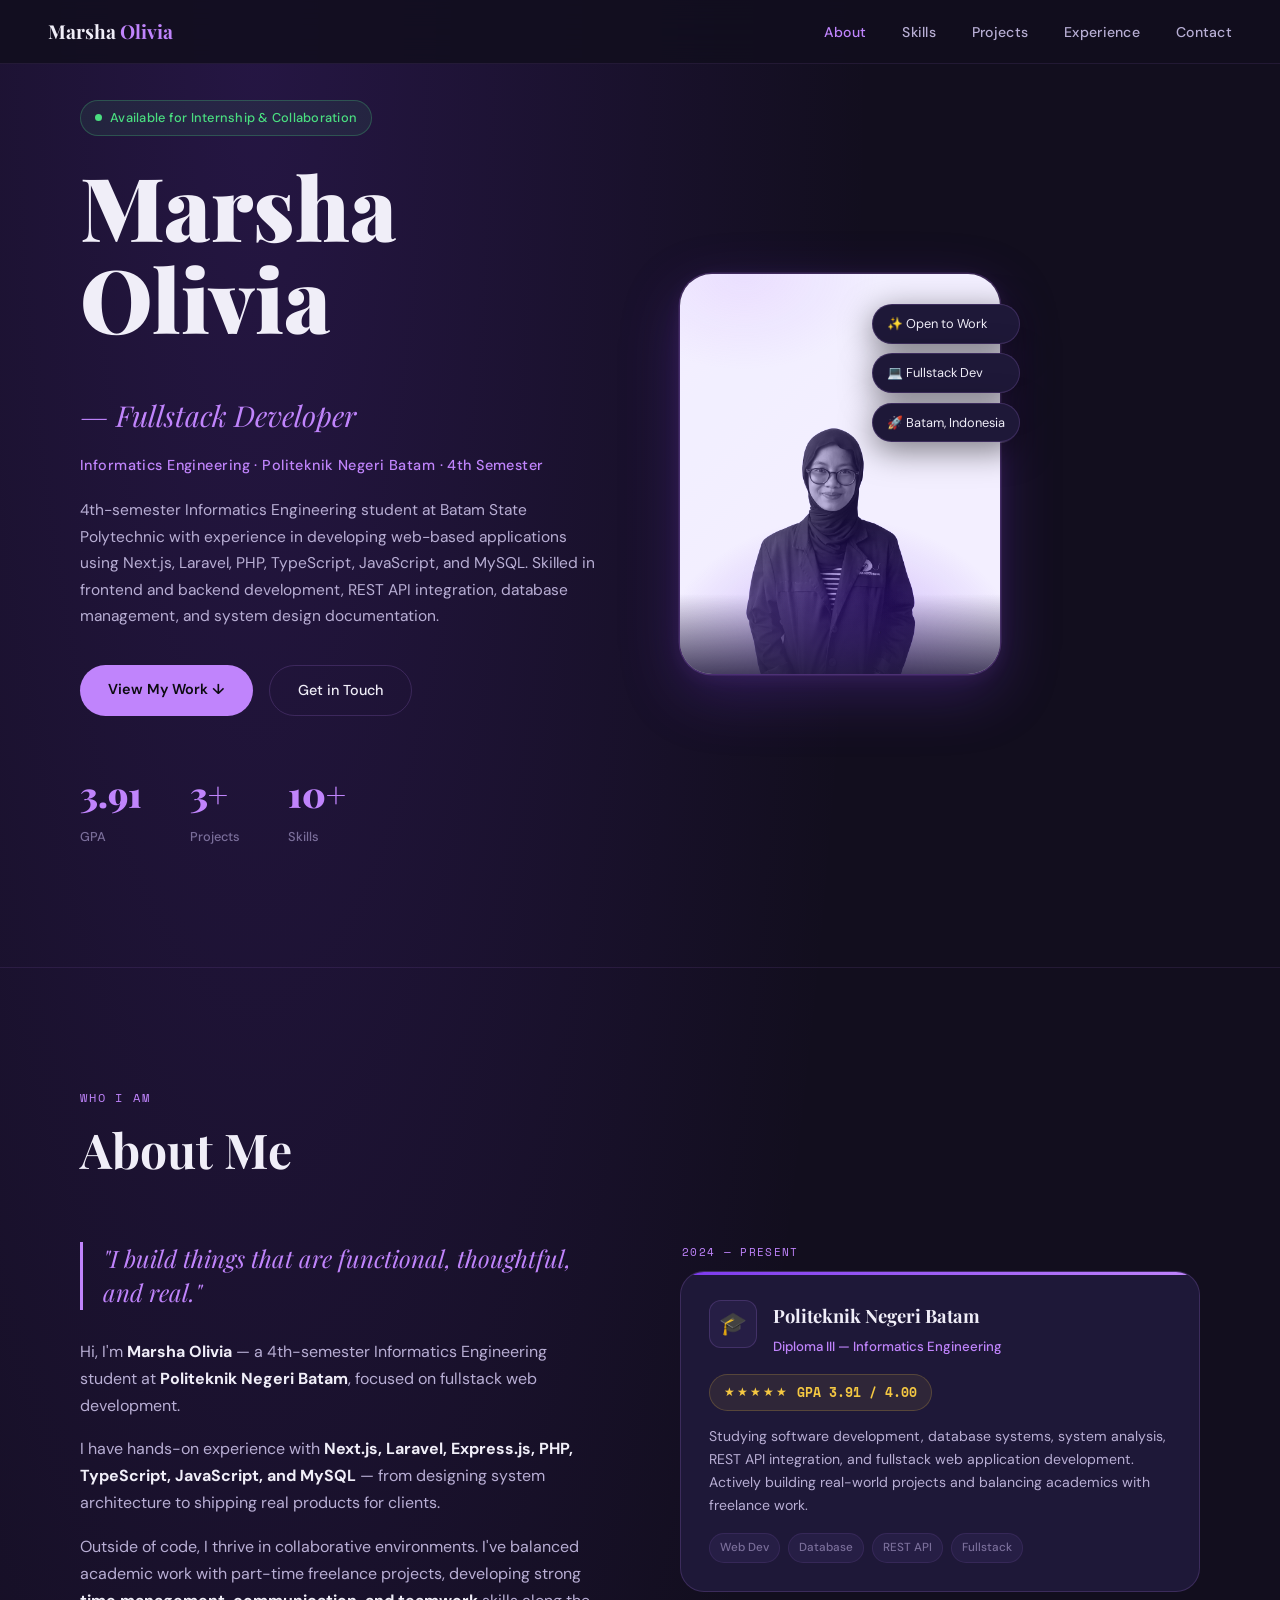
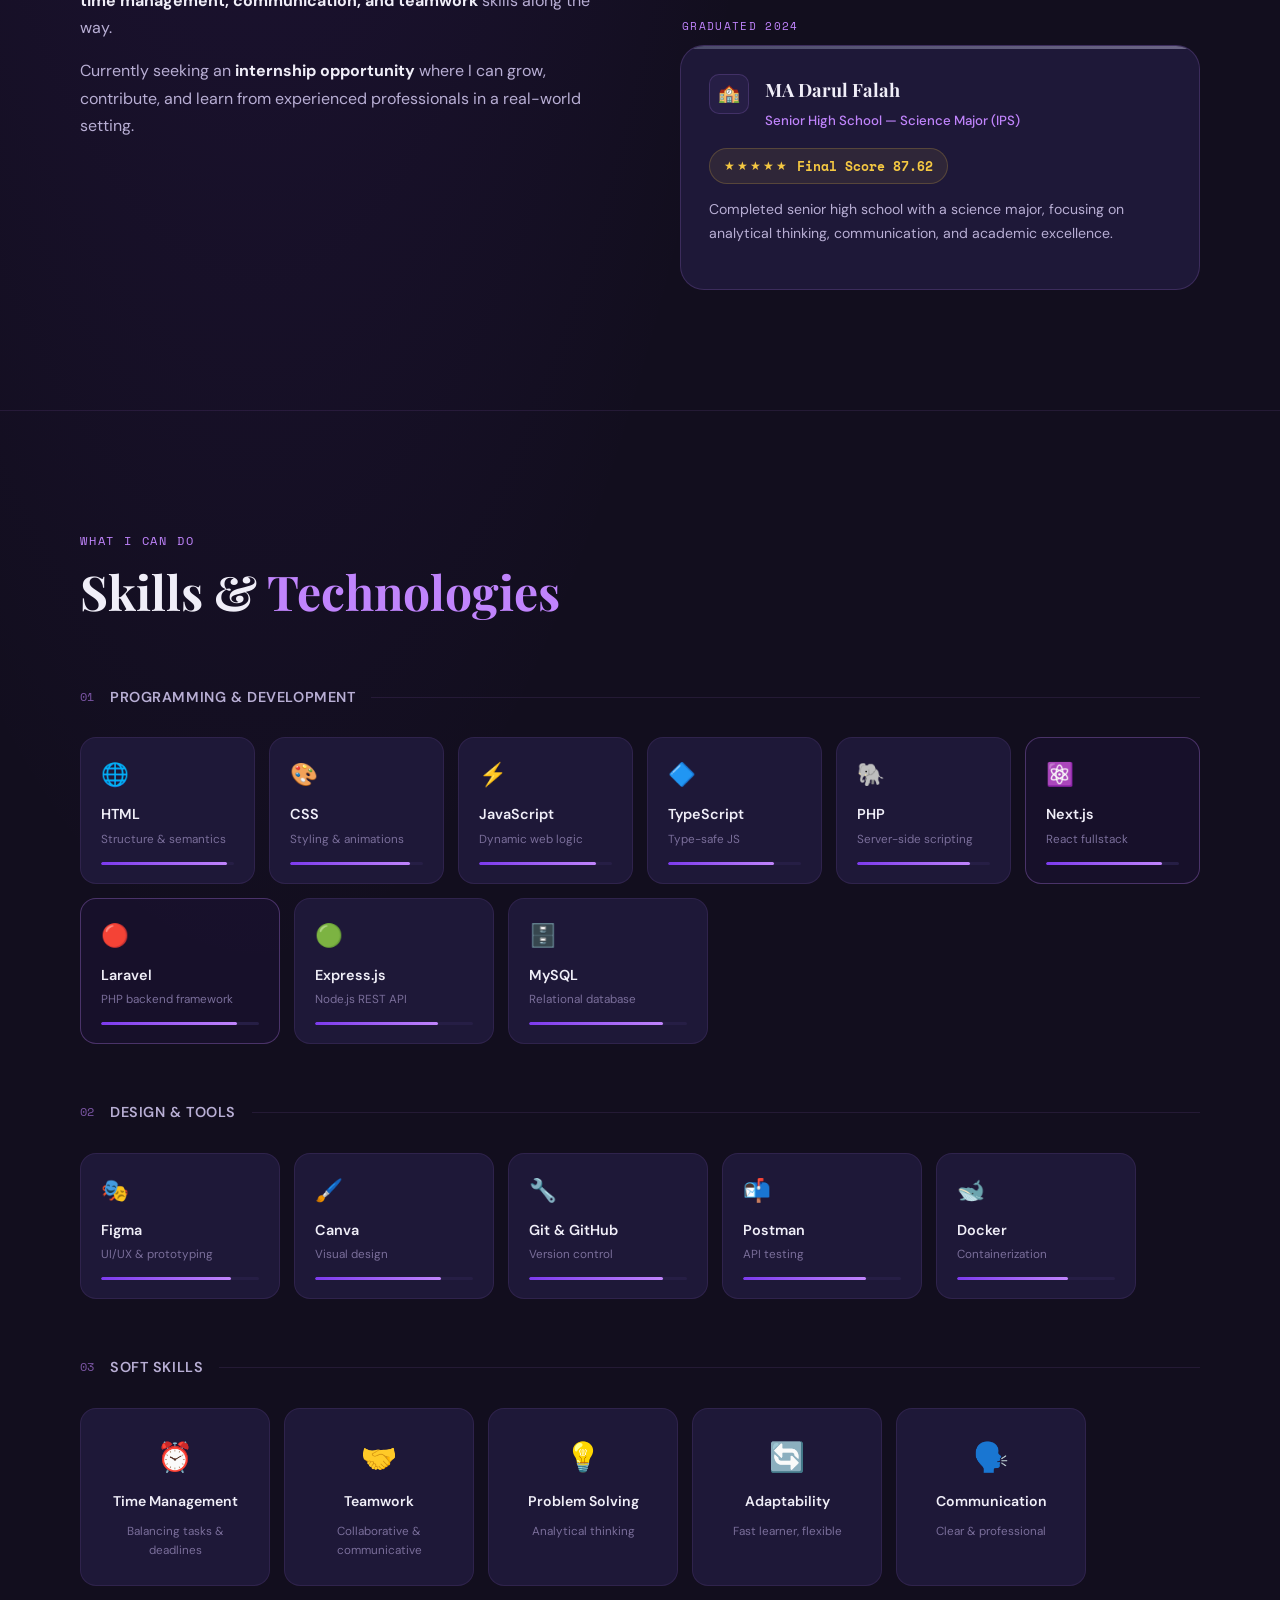
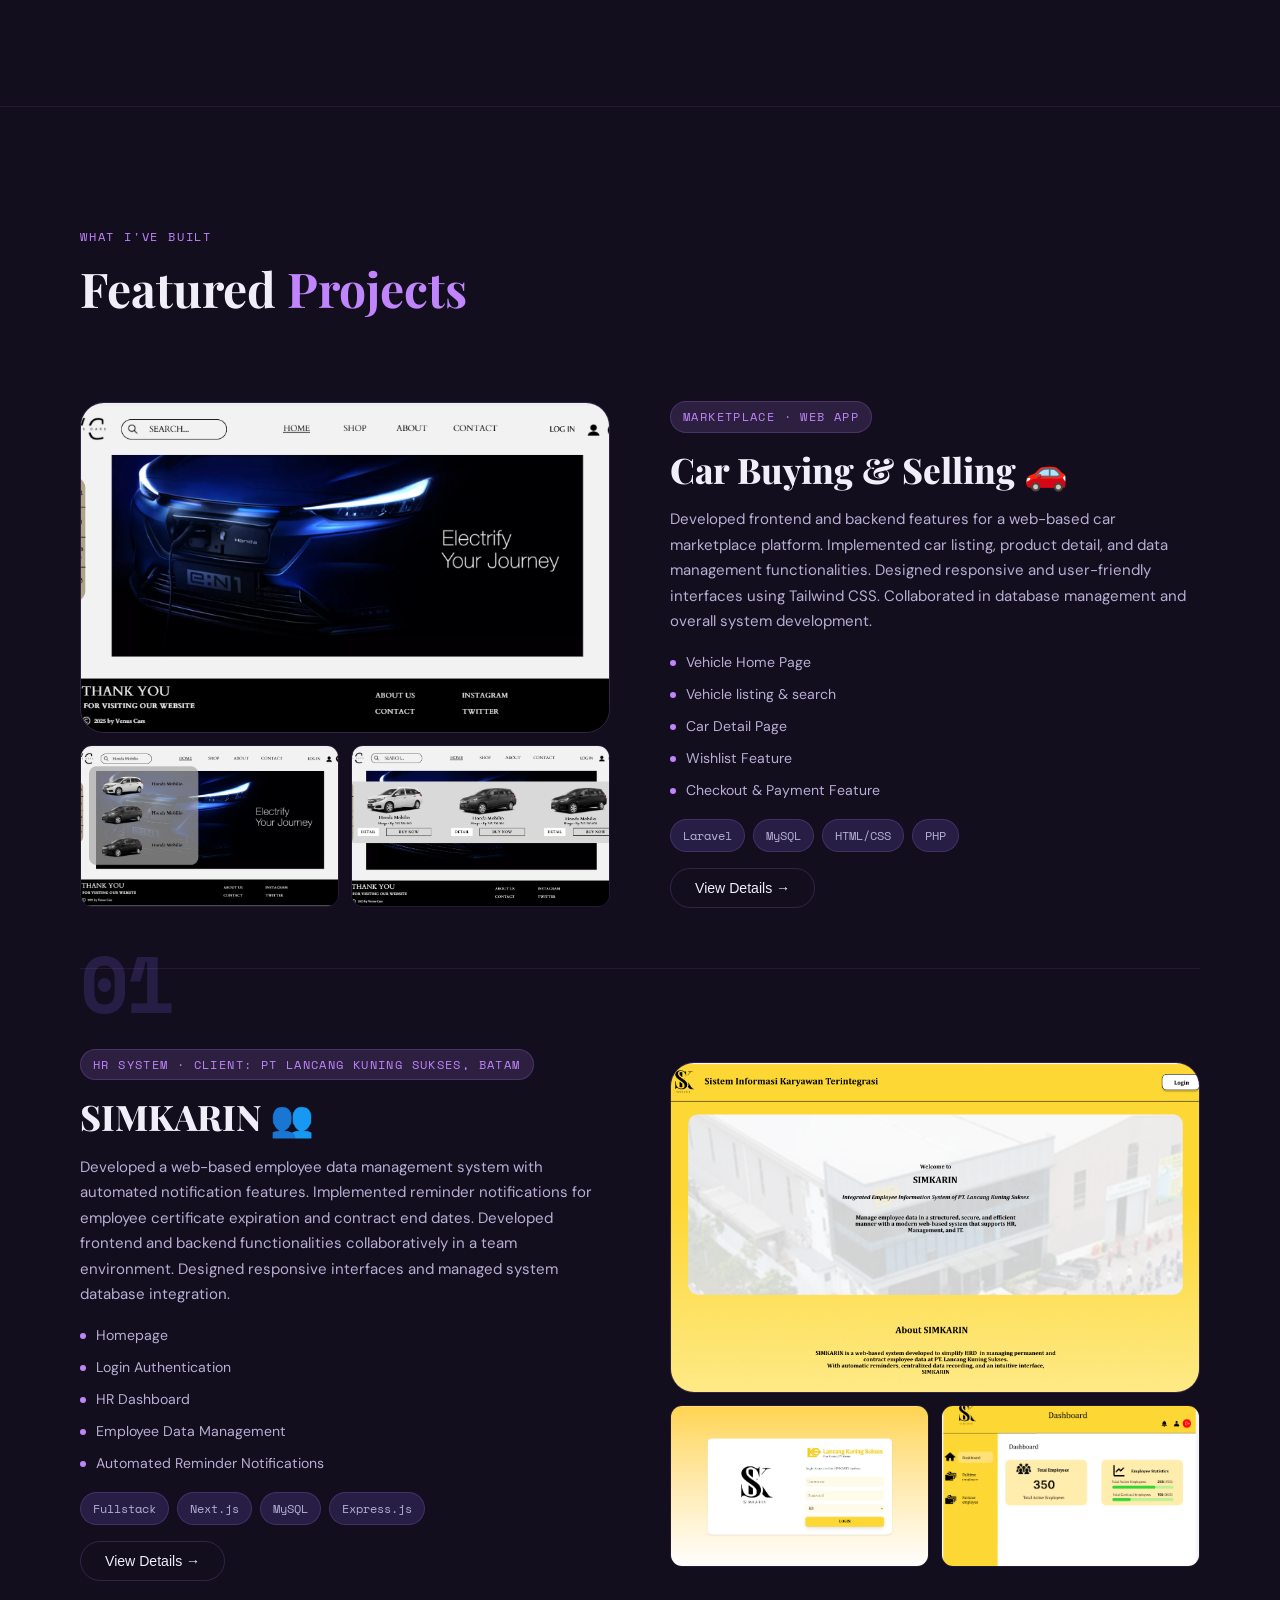
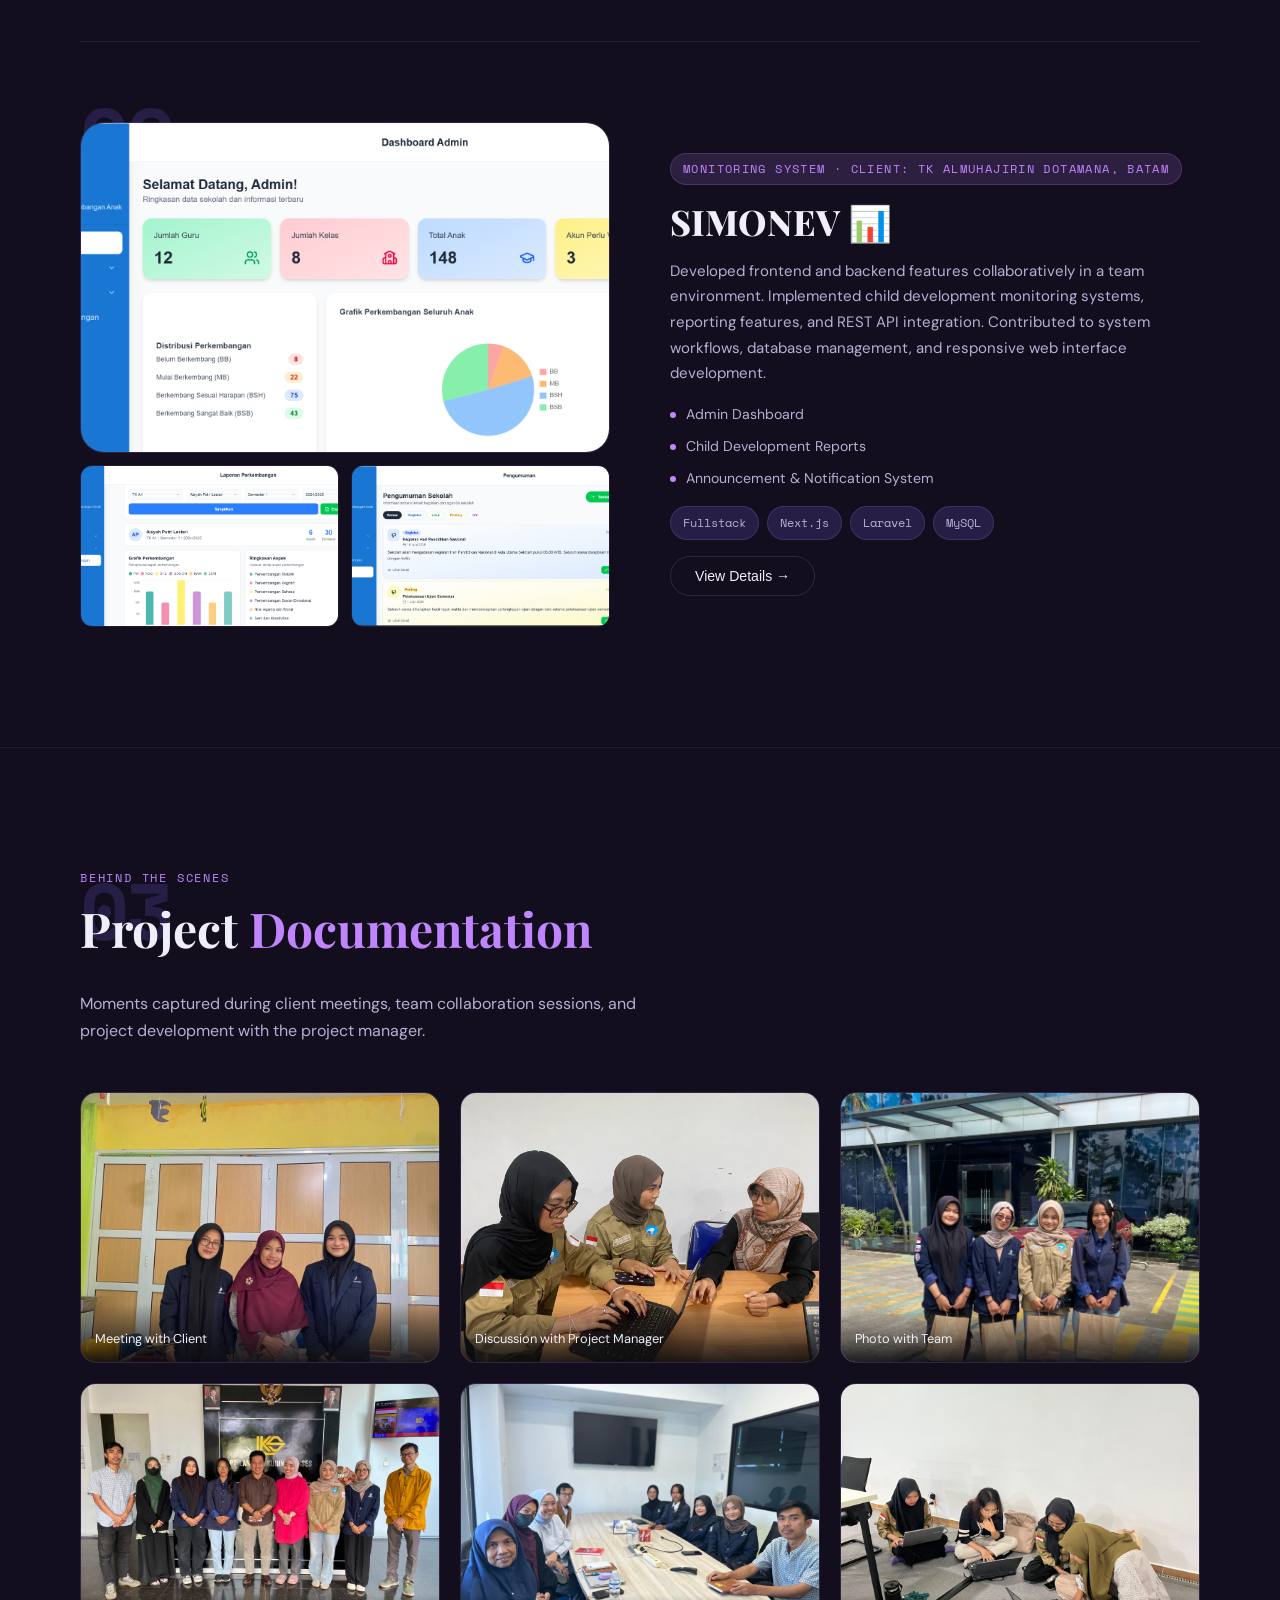
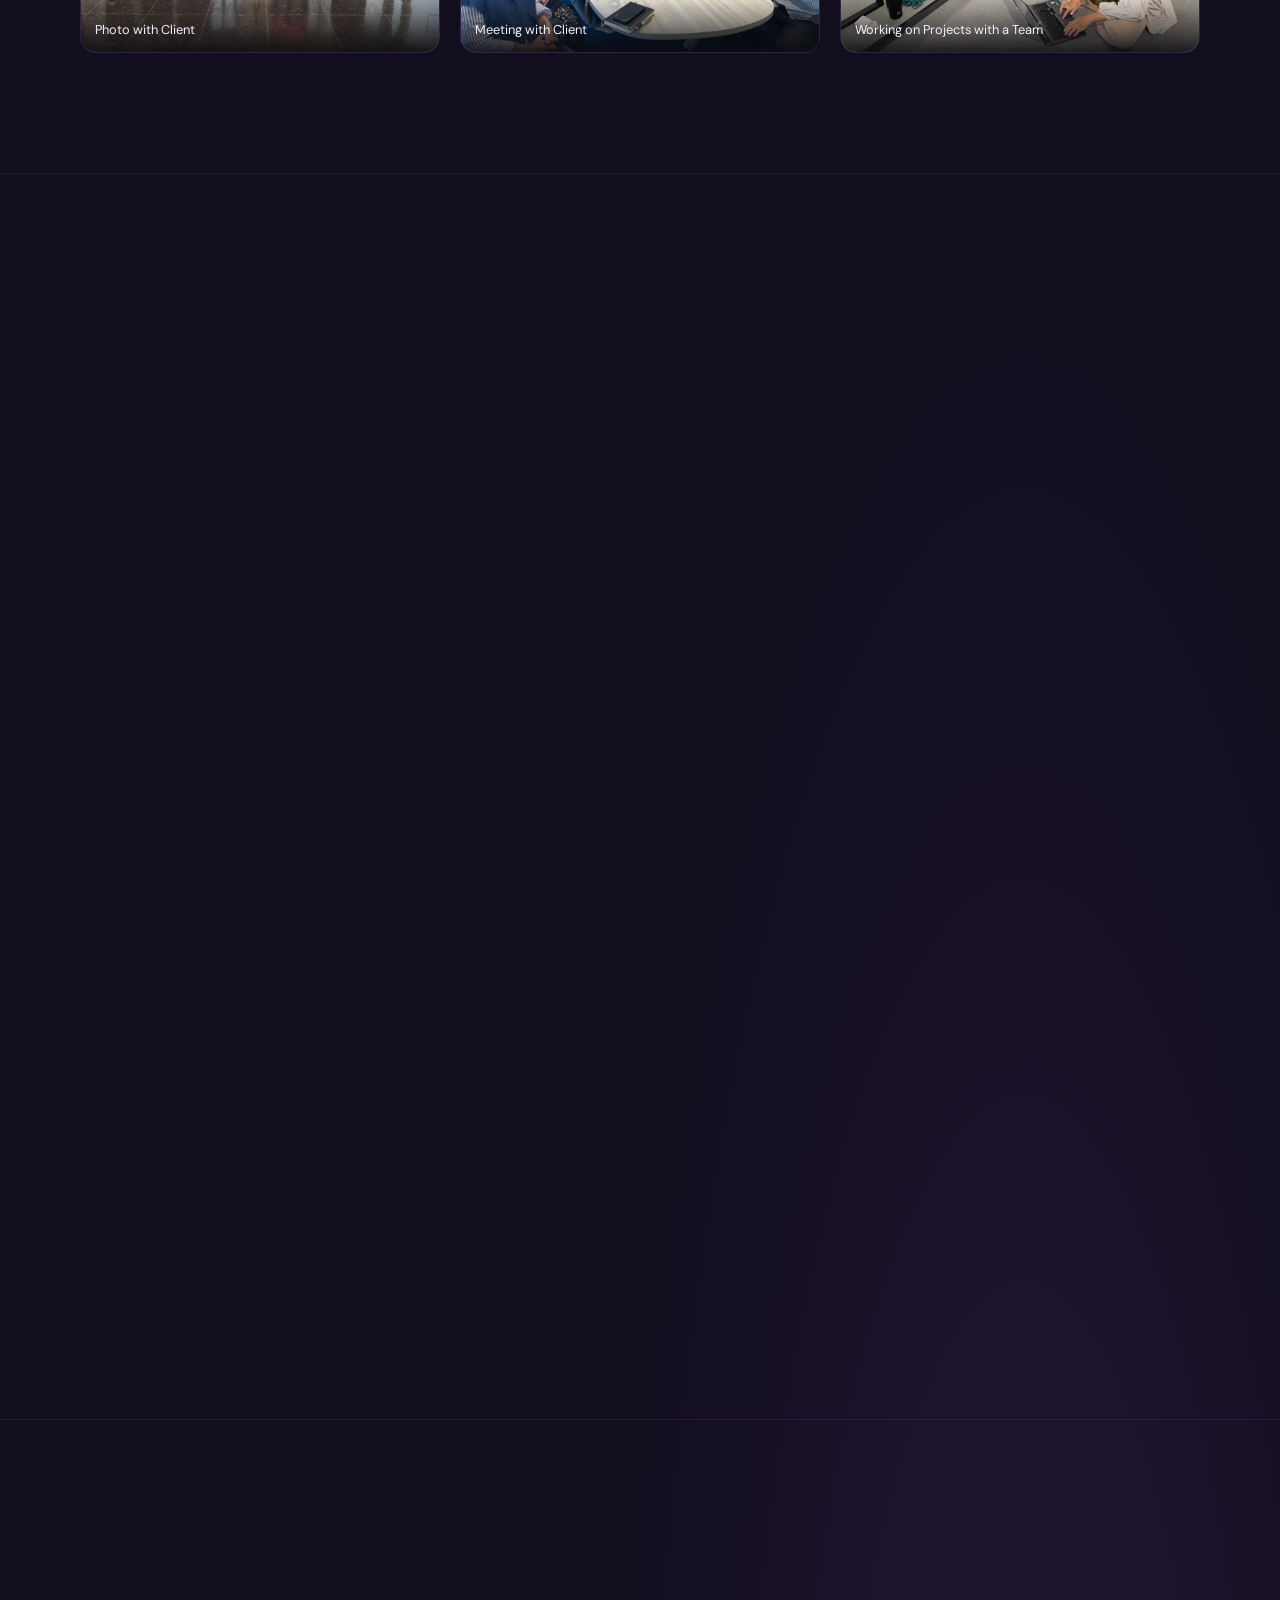
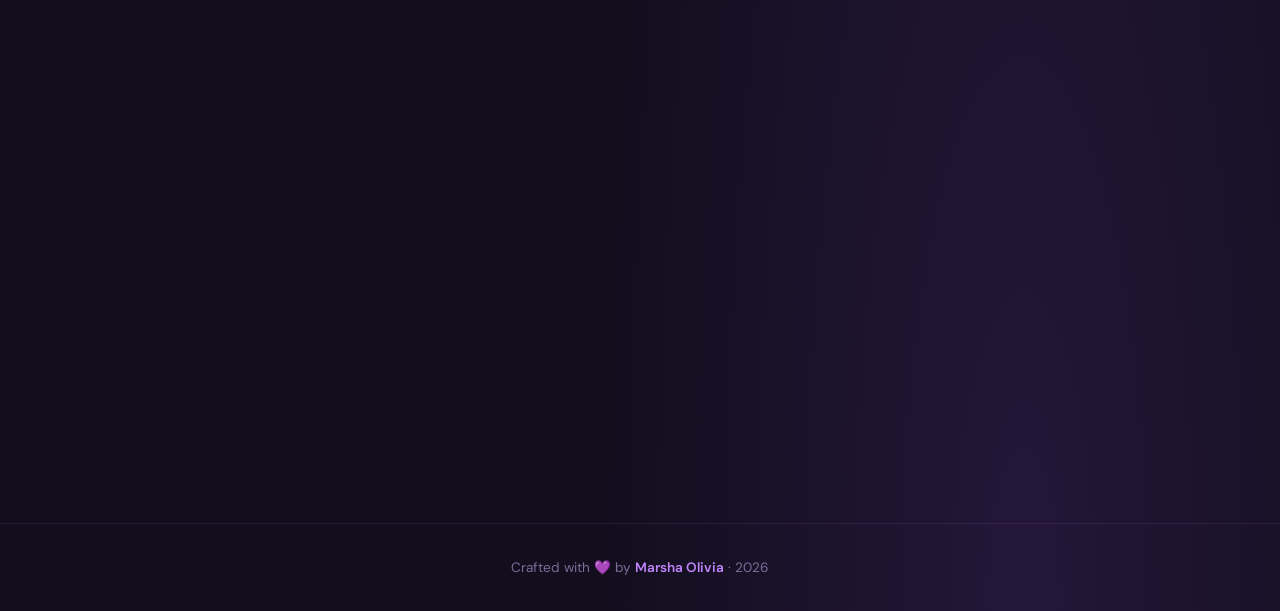
==== index.html @ c9997b6b "Add files via upload" ====
<!DOCTYPE html>
<html lang="id">
<head>
  <meta charset="UTF-8">
  <meta name="viewport" content="width=device-width, initial-scale=1.0">
  <title>Marsha Olivia — Fullstack Developer</title>

  <link rel="preconnect" href="https://fonts.googleapis.com">
  <link href="https://fonts.googleapis.com/css2?family=Playfair+Display:ital,wght@0,400;0,700;0,900;1,400;1,700&family=DM+Sans:ital,opsz,wght@0,9..40,300;0,9..40,400;0,9..40,500;0,9..40,600;1,9..40,300&family=Space+Mono:ital,wght@0,400;0,700;1,400&display=swap" rel="stylesheet">

  <link rel="stylesheet" href="style.css">
</head>
<body>

  <!-- ===== NAVBAR ===== -->
  <nav>
    <a href="#hero" class="nav-logo">Marsha <span>Olivia</span></a>
    <ul class="nav-links">
      <li><a href="#hero">About</a></li>
      <li><a href="#skills">Skills</a></li>
      <li><a href="#projects">Projects</a></li>
      <li><a href="#experience">Experience</a></li>
      <li><a href="#contact">Contact</a></li>
    </ul>
  </nav>


  <!-- ===== HERO ===== -->
  <section id="hero">
    <div class="hero-left fade-up">
      <div class="badge-avail">
        <span class="badge-dot"></span>
        Available for Internship &amp; Collaboration
      </div>
      <h1 class="hero-name">
        Marsha<br>Olivia
        <br><em>— Fullstack Developer</em>
      </h1>
      <p class="hero-sub">Informatics Engineering · Politeknik Negeri Batam · 4th Semester</p>
      <p class="hero-desc">
        4th-semester Informatics Engineering student at Batam State Polytechnic with experience in developing web-based applications using Next.js, Laravel, PHP, TypeScript, JavaScript, and MySQL. Skilled in frontend and backend development, REST API integration, database management, and system design documentation.
      </p>
      <div class="hero-btns">
        <a href="#projects" class="btn-primary">View My Work ↓</a>
        <a href="#contact" class="btn-ghost">Get in Touch</a>
      </div>
      <div class="hero-stats">
        <div>
          <div class="stat-val">3.91</div>
          <div class="stat-label">GPA</div>
        </div>
        <div>
          <div class="stat-val">3+</div>
          <div class="stat-label">Projects</div>
        </div>
        <div>
          <div class="stat-val">10+</div>
          <div class="stat-label">Skills</div>
        </div>
      </div>
    </div>

    <div class="hero-right fade-up" style="transition-delay:0.2s">
      <div class="hero-photo-wrap">
        <div class="photo-frame">
          <img src="fotokuu.png" alt="Marsha Olivia">
        </div>
        <div class="photo-chips">
          <div class="photo-chip">✨ Open to Work</div>
          <div class="photo-chip">💻 Fullstack Dev</div>
          <div class="photo-chip">🚀 Batam, Indonesia</div>
        </div>
      </div>
    </div>
  </section>


  <!-- ===== ABOUT + EDUCATION ===== -->
  <section id="about-edu">
    <div class="section-label fade-up">Who I Am</div>
    <h2 class="section-title fade-up">About Me  <span></span></h2>

    <div class="about-edu-grid">

      <!-- LEFT: ABOUT -->
      <div class="fade-up">
        <div class="about-quote">
          "I build things that are functional, thoughtful, and real."
        </div>
        <div class="about-text">
          <p>Hi, I'm <strong>Marsha Olivia</strong> — a 4th-semester Informatics Engineering student at <strong>Politeknik Negeri Batam</strong>, focused on fullstack web development.</p>
          <p>I have hands-on experience with <strong>Next.js, Laravel, Express.js, PHP, TypeScript, JavaScript, and MySQL</strong> — from designing system architecture to shipping real products for clients.</p>
          <p>Outside of code, I thrive in collaborative environments. I've balanced academic work with part-time freelance projects, developing strong <strong>time management, communication, and teamwork</strong> skills along the way.</p>
          <p>Currently seeking an <strong>internship opportunity</strong> where I can grow, contribute, and learn from experienced professionals in a real-world setting.</p>
        </div>
      </div>

      <!-- RIGHT: EDUCATION — REDESIGNED -->
      <div class="fade-up" style="transition-delay:0.15s">
        <div class="education-timeline">

          <div class="edu-item">
            <div class="edu-year-tag">2024 — Present</div>
            <div class="edu-card">
              <div class="edu-card-header">
                <div class="edu-icon-wrap">🎓</div>
                <div>
                  <h3>Politeknik Negeri Batam</h3>
                  <p class="edu-degree">Diploma III — Informatics Engineering</p>
                </div>
              </div>
              <div class="edu-gpa-badge">
                <span class="gpa-stars">★★★★★</span>
                <span class="gpa-val">GPA 3.91 / 4.00</span>
              </div>
              <p class="edu-text">
                Studying software development, database systems, system analysis, REST API integration, and fullstack web application development. Actively building real-world projects and balancing academics with freelance work.
              </p>
              <div class="edu-tags">
                <span>Web Dev</span><span>Database</span><span>REST API</span><span>Fullstack</span>
              </div>
            </div>
          </div>

          <div class="edu-item">
            <div class="edu-year-tag">Graduated 2024</div>
            <div class="edu-card edu-card--secondary">
  <div class="edu-card-header">
    <div class="edu-icon-wrap edu-icon-wrap--sm">🏫</div>
    <div>
      <h3>MA Darul Falah</h3>
      <p class="edu-degree">Senior High School — Science Major (IPS)</p>
    </div>
  </div>
  <div class="edu-gpa-badge">
    <span class="gpa-stars">★★★★★</span>
    <span class="gpa-val">Final Score 87.62</span>
  </div>
  <p class="edu-text">
    Completed senior high school with a science major, focusing on analytical thinking, communication, and academic excellence.
  </p>
</div>
          </div>

        </div>
      </div>

    </div>
  </section>


  <!-- ===== SKILLS — REDESIGNED ===== -->
  <section id="skills">
    <div class="section-label fade-up">What I can do</div>
    <h2 class="section-title fade-up">Skills &amp; <span>Technologies</span></h2>

    <div class="skills-universe fade-up">

      <!-- CATEGORY: PROGRAMMING -->
      <div class="skill-category-block">
        <div class="skill-cat-header">
          <span class="skill-cat-num">01</span>
          <span class="skill-cat-name">Programming &amp; Development</span>
          <span class="skill-cat-line"></span>
        </div>
        <div class="skill-cards-row">
          <div class="skill-card" data-level="95">
            <div class="skill-card-icon">🌐</div>
            <div class="skill-card-name">HTML</div>
            <div class="skill-card-sub">Structure &amp; semantics</div>
            <div class="skill-bar"><div class="skill-bar-fill" style="--w:95%"></div></div>
          </div>
          <div class="skill-card" data-level="90">
            <div class="skill-card-icon">🎨</div>
            <div class="skill-card-name">CSS</div>
            <div class="skill-card-sub">Styling &amp; animations</div>
            <div class="skill-bar"><div class="skill-bar-fill" style="--w:90%"></div></div>
          </div>
          <div class="skill-card" data-level="88">
            <div class="skill-card-icon">⚡</div>
            <div class="skill-card-name">JavaScript</div>
            <div class="skill-card-sub">Dynamic web logic</div>
            <div class="skill-bar"><div class="skill-bar-fill" style="--w:88%"></div></div>
          </div>
          <div class="skill-card" data-level="80">
            <div class="skill-card-icon">🔷</div>
            <div class="skill-card-name">TypeScript</div>
            <div class="skill-card-sub">Type-safe JS</div>
            <div class="skill-bar"><div class="skill-bar-fill" style="--w:80%"></div></div>
          </div>
          <div class="skill-card" data-level="85">
            <div class="skill-card-icon">🐘</div>
            <div class="skill-card-name">PHP</div>
            <div class="skill-card-sub">Server-side scripting</div>
            <div class="skill-bar"><div class="skill-bar-fill" style="--w:85%"></div></div>
          </div>
          <div class="skill-card skill-card--featured" data-level="87">
            <div class="skill-card-icon">⚛️</div>
            <div class="skill-card-name">Next.js</div>
            <div class="skill-card-sub">React fullstack</div>
            <div class="skill-bar"><div class="skill-bar-fill" style="--w:87%"></div></div>
          </div>
          <div class="skill-card skill-card--featured" data-level="86">
            <div class="skill-card-icon">🔴</div>
            <div class="skill-card-name">Laravel</div>
            <div class="skill-card-sub">PHP backend framework</div>
            <div class="skill-bar"><div class="skill-bar-fill" style="--w:86%"></div></div>
          </div>
          <div class="skill-card" data-level="78">
            <div class="skill-card-icon">🟢</div>
            <div class="skill-card-name">Express.js</div>
            <div class="skill-card-sub">Node.js REST API</div>
            <div class="skill-bar"><div class="skill-bar-fill" style="--w:78%"></div></div>
          </div>
          <div class="skill-card" data-level="85">
            <div class="skill-card-icon">🗄️</div>
            <div class="skill-card-name">MySQL</div>
            <div class="skill-card-sub">Relational database</div>
            <div class="skill-bar"><div class="skill-bar-fill" style="--w:85%"></div></div>
          </div>
        </div>
      </div>

      <!-- CATEGORY: TOOLS -->
      <div class="skill-category-block" style="transition-delay:0.1s">
        <div class="skill-cat-header">
          <span class="skill-cat-num">02</span>
          <span class="skill-cat-name">Design &amp; Tools</span>
          <span class="skill-cat-line"></span>
        </div>
        <div class="skill-cards-row">
          <div class="skill-card" data-level="82">
            <div class="skill-card-icon">🎭</div>
            <div class="skill-card-name">Figma</div>
            <div class="skill-card-sub">UI/UX &amp; prototyping</div>
            <div class="skill-bar"><div class="skill-bar-fill" style="--w:82%"></div></div>
          </div>
          <div class="skill-card" data-level="80">
            <div class="skill-card-icon">🖌️</div>
            <div class="skill-card-name">Canva</div>
            <div class="skill-card-sub">Visual design</div>
            <div class="skill-bar"><div class="skill-bar-fill" style="--w:80%"></div></div>
          </div>
          <div class="skill-card" data-level="85">
            <div class="skill-card-icon">🔧</div>
            <div class="skill-card-name">Git &amp; GitHub</div>
            <div class="skill-card-sub">Version control</div>
            <div class="skill-bar"><div class="skill-bar-fill" style="--w:85%"></div></div>
          </div>
          <div class="skill-card" data-level="78">
            <div class="skill-card-icon">📬</div>
            <div class="skill-card-name">Postman</div>
            <div class="skill-card-sub">API testing</div>
            <div class="skill-bar"><div class="skill-bar-fill" style="--w:78%"></div></div>
          </div>
          <div class="skill-card" data-level="70">
            <div class="skill-card-icon">🐋</div>
            <div class="skill-card-name">Docker</div>
            <div class="skill-card-sub">Containerization</div>
            <div class="skill-bar"><div class="skill-bar-fill" style="--w:70%"></div></div>
          </div>
        </div>
      </div>

      <!-- CATEGORY: SOFT SKILLS -->
      <div class="skill-category-block" style="transition-delay:0.2s">
        <div class="skill-cat-header">
          <span class="skill-cat-num">03</span>
          <span class="skill-cat-name">Soft Skills</span>
          <span class="skill-cat-line"></span>
        </div>
        <div class="soft-skills-grid">
          <div class="soft-skill-item">
            <div class="soft-skill-icon">⏰</div>
            <div class="soft-skill-name">Time Management</div>
            <div class="soft-skill-desc">Balancing tasks &amp; deadlines</div>
          </div>
          <div class="soft-skill-item">
            <div class="soft-skill-icon">🤝</div>
            <div class="soft-skill-name">Teamwork</div>
            <div class="soft-skill-desc">Collaborative &amp; communicative</div>
          </div>
          <div class="soft-skill-item">
            <div class="soft-skill-icon">💡</div>
            <div class="soft-skill-name">Problem Solving</div>
            <div class="soft-skill-desc">Analytical thinking</div>
          </div>
          <div class="soft-skill-item">
            <div class="soft-skill-icon">🔄</div>
            <div class="soft-skill-name">Adaptability</div>
            <div class="soft-skill-desc">Fast learner, flexible</div>
          </div>
          <div class="soft-skill-item">
            <div class="soft-skill-icon">🗣️</div>
            <div class="soft-skill-name">Communication</div>
            <div class="soft-skill-desc">Clear &amp; professional</div>
          </div>
        </div>
      </div>

    </div>
  </section>


  <!-- ===== PROJECTS — REDESIGNED ===== -->
  <section id="projects">
    <div class="section-label fade-up">What I've built</div>
    <h2 class="section-title fade-up">Featured <span>Projects</span></h2>

    <div class="projects-showcase">

      <!-- PROJECT 1 -->
      <div class="project-showcase-item fade-up" data-index="01">
        <div class="project-showcase-number">01</div>
        <div class="project-showcase-content">
          <div class="project-showcase-images">
            <div class="project-img-main">
              <img src="car1.png" alt="Jual Beli Mobil">
              <div class="project-img-overlay">
                <button class="btn-view-project" onclick="openModal('modal1')">View Project →</button>
              </div>
            </div>
            <div class="project-img-stack">
              <img src="car2.png" alt="Jual Beli Mobil 2">
              <img src="car3.png" alt="Jual Beli Mobil 3">
            </div>
          </div>
          <div class="project-showcase-info">
            <div class="project-type-tag">Marketplace · Web App</div>
            <h3 class="project-showcase-title">Car Buying & Selling 🚗</h3>
            <p class="project-showcase-desc">
              Developed frontend and backend features for a web-based car marketplace platform. Implemented car listing, product detail, and data management functionalities. Designed responsive and user-friendly interfaces using Tailwind CSS. Collaborated in database management and overall system development.
            <div class="project-feature-list">
              <div class="pf-item"><span class="pf-dot"></span>Vehicle Home Page</div>
              <div class="pf-item"><span class="pf-dot"></span>Vehicle listing &amp; search</div>
              <div class="pf-item"><span class="pf-dot"></span>Car Detail Page</div>
              <div class="pf-item"><span class="pf-dot"></span>Wishlist Feature</div>
              <div class="pf-item"><span class="pf-dot"></span>Checkout & Payment Feature</div>
            </div>
            <div class="project-tech-row">
              <span class="ptech">Laravel</span>
              <span class="ptech">MySQL</span>
              <span class="ptech">HTML/CSS</span>
              <span class="ptech">PHP</span>
            </div>
            <button class="btn-project-detail" onclick="openModal('modal1')">View Details →</button>
          </div>
        </div>
      </div>

      <!-- DIVIDER -->
      <div class="project-divider fade-up"></div>

      <!-- PROJECT 2 -->
      <div class="project-showcase-item project-showcase-item--reverse fade-up" data-index="02" style="transition-delay:0.1s">
        <div class="project-showcase-number">02</div>
        <div class="project-showcase-content">
          <div class="project-showcase-images">
            <div class="project-img-main">
              <img src="simkarin1.png" alt="SIMKARIN">
              <div class="project-img-overlay">
                <button class="btn-view-project" onclick="openModal('modal2')">View Project →</button>
              </div>
            </div>
            <div class="project-img-stack">
              <img src="simkarin2.png" alt="SIMKARIN 2">
              <img src="simkarin3.png" alt="SIMKARIN 3">
            </div>
          </div>
          <div class="project-showcase-info">
            <div class="project-type-tag">HR System · Client: PT Lancang Kuning Sukses, Batam</div>
            <h3 class="project-showcase-title">SIMKARIN 👥</h3>
            <p class="project-showcase-desc">
              Developed a web-based employee data management system with automated notification features. Implemented reminder notifications for employee certificate expiration and contract end dates. Developed frontend and backend functionalities collaboratively in a team environment. Designed responsive interfaces and managed system database integration.
            </p>
            <div class="project-feature-list">
              <div class="pf-item"><span class="pf-dot"></span>Homepage</div>
              <div class="pf-item"><span class="pf-dot"></span>Login Authentication</div>
              <div class="pf-item"><span class="pf-dot"></span>HR Dashboard</div>
              <div class="pf-item"><span class="pf-dot"></span>Employee Data Management</div>
              <div class="pf-item"><span class="pf-dot"></span>Automated Reminder Notifications</div>
            </div>
            <div class="project-tech-row">
              <span class="ptech">Fullstack</span>
              <span class="ptech">Next.js</span>
              <span class="ptech">MySQL</span>
              <span class="ptech">Express.js</span>
            </div>
            <button class="btn-project-detail" onclick="openModal('modal2')">View Details →</button>
          </div>
        </div>
      </div>

      <!-- DIVIDER -->
      <div class="project-divider fade-up"></div>

      <!-- PROJECT 3 -->
      <div class="project-showcase-item fade-up" data-index="03" style="transition-delay:0.2s">
        <div class="project-showcase-number">03</div>
        <div class="project-showcase-content">
          <div class="project-showcase-images">
            <div class="project-img-main">
              <img src="simonev1.png" alt="SIMONEV">
              <div class="project-img-overlay">
                <button class="btn-view-project" onclick="openModal('modal3')">View Project →</button>
              </div>
            </div>
            <div class="project-img-stack">
              <img src="simonev2.png" alt="SIMONEV 2">
              <img src="simonev3.png" alt="SIMONEV 3">
            </div>
          </div>
          <div class="project-showcase-info">
            <div class="project-type-tag">Monitoring System · Client: TK Almuhajirin Dotamana, Batam</div>
            <h3 class="project-showcase-title">SIMONEV 📊</h3>
            <p class="project-showcase-desc">
              Developed frontend and backend features collaboratively in a team environment. Implemented child development monitoring systems, reporting features, and REST API integration. Contributed to system workflows, database management, and responsive web interface development.
            </p>
            <div class="project-feature-list">
              <div class="pf-item"><span class="pf-dot"></span>Admin Dashboard</div>
              <div class="pf-item"><span class="pf-dot"></span>Child Development Reports</div>
              <div class="pf-item"><span class="pf-dot"></span>Announcement & Notification System</div>
            </div>
            <div class="project-tech-row">
              <span class="ptech">Fullstack</span>
              <span class="ptech">Next.js</span>
              <span class="ptech">Laravel</span>
              <span class="ptech">MySQL</span>
            </div>
            <button class="btn-project-detail" onclick="openModal('modal3')">View Details →</button>
          </div>
        </div>
      </div>

    </div>
  </section>


  <!-- ===== DOCUMENTATION ===== -->
  <section id="documentation">
    <div class="section-label fade-up">Behind the Scenes</div>
    <h2 class="section-title fade-up">Project <span>Documentation</span></h2>
    <p class="docs-intro fade-up">
      Moments captured during client meetings, team collaboration sessions, and project development with the project manager.
    </p>
    <div class="docs-grid fade-up">
      <div class="doc-item">
        <img src="dokumentasi.jpeg" alt="Meeting with client">
        <div class="doc-label">Meeting with Client</div>
      </div>
      <div class="doc-item">
        <img src="dokumentasi2.jpeg" alt="Discussion with Project Manager">
        <div class="doc-label">Discussion with Project Manager</div>
      </div>
      <div class="doc-item">
        <img src="dokumentasi3.jpg" alt="Discussion with Project Manager">
        <div class="doc-label">Photo with Team</div>
      </div>
      <div class="doc-item">
        <img src="dokumentasi4.jpg" alt="Discussion with Project Manager">
        <div class="doc-label">Photo with Client</div>
      </div>
      <div class="doc-item">
        <img src="dokumentasi5.jpg" alt="Discussion with Project Manager">
        <div class="doc-label">Meeting with Client</div>
      </div>
      <div class="doc-item">
        <img src="dokumentasi6.jpg" alt="Discussion with Project Manager">
        <div class="doc-label">Working on Projects with a Team</div>
      </div>
    </div>
  </section>


  <!-- ===== EXPERIENCE — REDESIGNED ===== -->
  <section id="experience">
    <div class="section-label fade-up">Where I've worked</div>
    <h2 class="section-title fade-up">Work <span>Experience</span></h2>

    <div class="exp-timeline fade-up">

      <!-- EXP 1 — NEW ADDED -->
      <div class="exp-timeline-item">
        <div class="exp-timeline-left">
          <div class="exp-timeline-icon">🏪</div>
          <div class="exp-timeline-line"></div>
        </div>
        <div class="exp-timeline-card">
          <div class="exp-timeline-header">
            <div>
              <h3>Staff</h3>
              <p class="exp-timeline-company">Selarah — Batam, Indonesia</p>
            </div>
            <span class="exp-timeline-period">Aug 2025 — May 2026</span>
          </div>
          <p class="exp-timeline-desc">
            Assisted customers and supported daily operational activities in a fast-paced work environment by providing friendly service and ensuring customer satisfaction. Developed strong communication, teamwork, adaptability, and problem-solving skills through direct interaction with customers and coworkers. Successfully managed multiple responsibilities efficiently while balancing work commitments alongside academic activities.
          </p>
          <div class="exp-tags">
            <span>Customer Service</span><span>Communication Skills</span><span>Teamwork</span><span>Time Management</span>
          </div>
        </div>
      </div>

      <!-- EXP 2 -->
      <div class="exp-timeline-item">
        <div class="exp-timeline-left">
          <div class="exp-timeline-icon">🧋</div>
          <div class="exp-timeline-line"></div>
        </div>
        <div class="exp-timeline-card">
          <div class="exp-timeline-header">
            <div>
              <h3>Store Crew</h3>
              <p class="exp-timeline-company">Teh Poci - Batam, Indonesia</p>
            </div>
            <span class="exp-timeline-period">Nov 2024 – Jul 2025</span>
          </div>
          <p class="exp-timeline-desc">
            Prepared beverages and handled customer orders efficiently while maintaining service quality and supporting daily store operations in a fast-paced environment. Developed strong adaptability, communication, teamwork, and time management skills while balancing work responsibilities alongside college activities.
          </p>
          <div class="exp-tags">
            <span>Adaptability</span><span>Order Handling</span><span>Beverage Preparation</span><span>Time Management</span>
          </div>
        </div>
      </div>

      <!-- EXP 3 -->
      <div class="exp-timeline-item">
        <div class="exp-timeline-left">
          <div class="exp-timeline-icon">☕</div>
        </div>
        <div class="exp-timeline-card">
          <div class="exp-timeline-header">
            <div>
              <h3>Store Crew</h3>
              <p class="exp-timeline-company">Kedai Kopi Zahwa - Batam, Indonesia</p>
            </div>
            <span class="exp-timeline-period">May 2024 — Jul 2024</span>
          </div>
          <p class="exp-timeline-desc">
            Served customers and handled cashier transactions accurately while maintaining cleanliness and organization of the workspace in a fast-paced environment. Developed strong customer service and interpersonal communication skills through daily interaction with customers. Successfully managed multiple responsibilities efficiently while balancing work commitments alongside academic activities.
          </p>
          <div class="exp-tags">
            <span>Customer Service</span><span>Cash Handling</span><span>Communication Skills</span><span>Time Management</span>
          </div>
        </div>
      </div>

    </div>
  </section>


  <!-- ===== CONTACT ===== -->
  <section id="contact">
    <div class="section-label fade-up">Let's Connect</div>
    <h2 class="section-title fade-up">Get in <span>Touch</span></h2>

    <div class="contact-grid fade-up">
      <div>
        <p class="contact-desc">
          Currently looking for internship opportunities and exciting collaborations in web development and technology. Feel free to reach out!
        </p>
        <div class="contact-links">
  <a href="mailto:marshaolivia2006@gmail.com" class="contact-link">
    <span class="contact-link-icon">
      <svg width="18" height="18" viewBox="0 0 24 24" fill="none" stroke="currentColor" stroke-width="2" stroke-linecap="round" stroke-linejoin="round"><rect x="2" y="4" width="20" height="16" rx="2"/><path d="m22 7-8.97 5.7a1.94 1.94 0 0 1-2.06 0L2 7"/></svg>
    </span>
    marshaolivia2006@gmail.com
  </a>
  <a href="https://www.linkedin.com/in/marsha-olivia-5127a5384" class="contact-link" target="_blank">
    <span class="contact-link-icon">
      <svg width="18" height="18" viewBox="0 0 24 24" fill="currentColor"><path d="M16 8a6 6 0 0 1 6 6v7h-4v-7a2 2 0 0 0-2-2 2 2 0 0 0-2 2v7h-4v-7a6 6 0 0 1 6-6z"/><rect x="2" y="9" width="4" height="12"/><circle cx="4" cy="4" r="2"/></svg>
    </span>
    LinkedIn — Marsha Olivia
  </a>
  <a href="https://github.com/marshaolivia06" class="contact-link" target="_blank">
    <span class="contact-link-icon">
      <svg width="18" height="18" viewBox="0 0 24 24" fill="currentColor"><path d="M12 2C6.477 2 2 6.484 2 12.017c0 4.425 2.865 8.18 6.839 9.504.5.092.682-.217.682-.483 0-.237-.008-.868-.013-1.703-2.782.605-3.369-1.343-3.369-1.343-.454-1.158-1.11-1.466-1.11-1.466-.908-.62.069-.608.069-.608 1.003.07 1.531 1.032 1.531 1.032.892 1.53 2.341 1.088 2.91.832.092-.647.35-1.088.636-1.338-2.22-.253-4.555-1.113-4.555-4.951 0-1.093.39-1.988 1.029-2.688-.103-.253-.446-1.272.098-2.65 0 0 .84-.27 2.75 1.026A9.564 9.564 0 0 1 12 6.844a9.59 9.59 0 0 1 2.504.337c1.909-1.296 2.747-1.027 2.747-1.027.546 1.379.202 2.398.1 2.651.64.7 1.028 1.595 1.028 2.688 0 3.848-2.339 4.695-4.566 4.943.359.309.678.92.678 1.855 0 1.338-.012 2.419-.012 2.747 0 .268.18.58.688.482A10.02 10.02 0 0 0 22 12.017C22 6.484 17.522 2 12 2z"/></svg>
    </span>
    GitHub — @marshaolivia06
  </a>
</div>
      </div>
      <div class="contact-right">
        <div class="contact-quote">"Building things <span>that matter.</span>"</div>
        <p>
          I believe meaningful technology comes from understanding real users and solving real problems through thoughtful design and clean, maintainable code.
        </p>
      </div>
    </div>
  </section>


  <!-- ===== FOOTER ===== -->
  <footer>
    <p>Crafted with 💜 by <span>Marsha Olivia</span> · 2026</p>
  </footer>


  <div id="modal1" class="modal">
  <div class="modal-content">
    <button class="modal-close" onclick="closeModal('modal1')">✕</button>
    <div class="modal-header">
      <div class="project-type-tag">Marketplace · Web App</div>
      <h2>Car Buying & Selling 🚗</h2>
    </div>
    <p class="modal-desc">
      Developed frontend and backend features for a web-based car marketplace platform. Implemented car listing, product detail, and data management functionalities. Designed responsive and user-friendly interfaces using Tailwind CSS. Collaborated in database management and overall system development.
    </p>
    <div class="modal-features">
      <h4>Key Features</h4>
      <div class="modal-feature-list">
        <div class="pf-item"><span class="pf-dot"></span>Vehicle Home Page</div>
        <div class="pf-item"><span class="pf-dot"></span>Vehicle listing & search</div>
        <div class="pf-item"><span class="pf-dot"></span>Car Detail Page</div>
        <div class="pf-item"><span class="pf-dot"></span>Wishlist Feature</div>
        <div class="pf-item"><span class="pf-dot"></span>Checkout & Payment Feature</div>
      </div>
    </div>
    <div class="modal-tech">
      <h4>Tech Stack</h4>
      <div class="project-tech-row">
        <span class="ptech">Laravel</span>
        <span class="ptech">MySQL</span>
        <span class="ptech">HTML/CSS</span>
        <span class="ptech">PHP</span>
      </div>
    </div>
    <div class="modal-gallery">
      <img src="car1.png" alt="Mobil 1">
      <img src="car2.png" alt="Mobil 2">
      <img src="car3.png" alt="Mobil 3">
    </div>
  </div>
</div>

<div id="modal2" class="modal">
  <div class="modal-content">
    <button class="modal-close" onclick="closeModal('modal2')">✕</button>
    <div class="modal-header">
      <div class="project-type-tag">HR System · Client: PT Lancang Kuning Sukses, Batam</div>
      <h2>SIMKARIN 👥</h2>
    </div>
    <p class="modal-desc">
      Developed a web-based employee data management system with automated notification features. Implemented reminder notifications for employee certificate expiration and contract end dates. Developed frontend and backend functionalities collaboratively in a team environment. Designed responsive interfaces and managed system database integration.
    </p>
    <div class="modal-features">
      <h4>Key Features</h4>
      <div class="modal-feature-list">
        <div class="pf-item"><span class="pf-dot"></span>Homepage</div>
        <div class="pf-item"><span class="pf-dot"></span>Login Authentication</div>
        <div class="pf-item"><span class="pf-dot"></span>HR Dashboard</div>
        <div class="pf-item"><span class="pf-dot"></span>Employee Data Management</div>
        <div class="pf-item"><span class="pf-dot"></span>Automated Reminder Notifications</div>
      </div>
    </div>
    <div class="modal-tech">
      <h4>Tech Stack</h4>
      <div class="project-tech-row">
        <span class="ptech">Fullstack</span>
        <span class="ptech">Next.js</span>
        <span class="ptech">MySQL</span>
        <span class="ptech">Express.js</span>
      </div>
    </div>
    <div class="modal-gallery">
      <img src="simkarin1.png" alt="SIMKARIN 1">
      <img src="simkarin2.png" alt="SIMKARIN 2">
      <img src="simkarin3.png" alt="SIMKARIN 3">
    </div>
  </div>
</div>

<div id="modal3" class="modal">
  <div class="modal-content">
    <button class="modal-close" onclick="closeModal('modal3')">✕</button>
    <div class="modal-header">
      <div class="project-type-tag">Monitoring System · Client: TK Almuhajirin Dotamana, Batam</div>
      <h2>SIMONEV 📊</h2>
    </div>
    <p class="modal-desc">
      Developed frontend and backend features collaboratively in a team environment. Implemented child development monitoring systems, reporting features, and REST API integration. Contributed to system workflows, database management, and responsive web interface development.
    </p>
    <div class="modal-features">
      <h4>Key Features</h4>
      <div class="modal-feature-list">
        <div class="pf-item"><span class="pf-dot"></span>Admin Dashboard</div>
        <div class="pf-item"><span class="pf-dot"></span>Child Development Reports</div>
        <div class="pf-item"><span class="pf-dot"></span>Announcement & Notification System</div>
      </div>
    </div>
    <div class="modal-tech">
      <h4>Tech Stack</h4>
      <div class="project-tech-row">
        <span class="ptech">Fullstack</span>
        <span class="ptech">Next.js</span>
        <span class="ptech">Laravel</span>
        <span class="ptech">MySQL</span>
      </div>
    </div>
    <div class="modal-gallery">
      <img src="simonev1.png" alt="SIMONEV 1">
      <img src="simonev2.png" alt="SIMONEV 2">
      <img src="simonev3.png" alt="SIMONEV 3">
    </div>
  </div>
</div>

  <script src="script.js"></script>
</body>
</html>
---- style.css ----
/* =========================================
   MARSHA OLIVIA — PORTFOLIO CSS
   Redesigned: Education, Skills, Projects, Experience
   ========================================= */

/* ===== ROOT & RESET ===== */
*, *::before, *::after { box-sizing: border-box; margin: 0; padding: 0; }

:root {
  --bg: #120e1e;
  --bg2: #16112a;
  --bg3: #1b1535;
  --surface: #1e1838;
  --surface2: #261e45;
  --border: rgba(192,132,252,0.1);
  --border2: rgba(192,132,252,0.18);
  --accent: #c084fc;
  --accent2: #a855f7;
  --accent3: #7c3aed;
  --accent-light: #e9d5ff;
  --accent-glow: rgba(192,132,252,0.15);
  --accent-glow2: rgba(168,85,247,0.1);
  --text: #f0eef8;
  --text2: #b8aed4;
  --text3: #7a6e9a;
  --gold: #f5c842;
  --green: #4ade80;
  --font-head: 'Playfair Display', Georgia, serif;
  --font-body: 'DM Sans', sans-serif;
  --font-mono: 'Space Mono', monospace;
  --radius: 16px;
  --radius-lg: 24px;
  --shadow: 0 8px 32px rgba(0,0,0,0.5);
  --shadow-accent: 0 0 40px rgba(192,132,252,0.18);
}

html { scroll-behavior: smooth; }

body {
  background: var(--bg);
  background-image:
    radial-gradient(ellipse 80% 50% at 20% 0%, rgba(124,58,237,0.18) 0%, transparent 60%),
    radial-gradient(ellipse 60% 40% at 80% 100%, rgba(168,85,247,0.12) 0%, transparent 55%);
  color: var(--text);
  font-family: var(--font-body);
  font-size: 16px;
  line-height: 1.7;
  overflow-x: hidden;
}

/* ===== SCROLLBAR ===== */
::-webkit-scrollbar { width: 6px; }
::-webkit-scrollbar-track { background: var(--bg2); }
::-webkit-scrollbar-thumb { background: var(--accent2); border-radius: 3px; }

/* ===== NAVBAR ===== */
nav {
  position: fixed;
  top: 0; left: 0; right: 0;
  z-index: 100;
  display: flex;
  align-items: center;
  justify-content: space-between;
  padding: 0 48px;
  height: 64px;
  background: rgba(18,14,30,0.88);
  backdrop-filter: blur(16px);
  border-bottom: 1px solid var(--border);
}

.nav-logo {
  font-family: var(--font-head);
  font-size: 1.2rem;
  font-weight: 700;
  color: var(--text);
  text-decoration: none;
}
.nav-logo span { color: var(--accent); }

.nav-links { display: flex; gap: 36px; list-style: none; }
.nav-links a {
  color: var(--text2);
  text-decoration: none;
  font-size: 0.88rem;
  font-weight: 500;
  letter-spacing: 0.02em;
  transition: color 0.2s;
}
.nav-links a:hover { color: var(--accent); }

/* ===== SECTION SHARED ===== */
section {
  padding: 120px 80px;
  max-width: 1280px;
  margin: 0 auto;
}

.section-label {
  font-family: var(--font-mono);
  font-size: 0.75rem;
  letter-spacing: 0.15em;
  text-transform: uppercase;
  color: var(--accent);
  margin-bottom: 12px;
  opacity: 0.8;
}

.section-title {
  font-family: var(--font-head);
  font-size: clamp(2rem, 4vw, 3rem);
  font-weight: 700;
  color: var(--text);
  margin-bottom: 64px;
  line-height: 1.2;
}
.section-title span { color: var(--accent); }

/* ===== FADE UP ANIMATION ===== */
.fade-up {
  opacity: 0;
  transform: translateY(32px);
  transition: opacity 0.7s ease, transform 0.7s ease;
}
.fade-up.visible {
  opacity: 1;
  transform: translateY(0);
}

/* ===== HERO ===== */
#hero {
  min-height: 100vh;
  display: flex;
  align-items: center;
  gap: 80px;
  padding-top: 100px;
}

.badge-avail {
  display: inline-flex;
  align-items: center;
  gap: 8px;
  background: rgba(74,222,128,0.08);
  border: 1px solid rgba(74,222,128,0.25);
  color: var(--green);
  font-size: 0.8rem;
  font-weight: 500;
  padding: 6px 14px;
  border-radius: 100px;
  margin-bottom: 24px;
  letter-spacing: 0.02em;
}
.badge-dot {
  width: 7px; height: 7px;
  background: var(--green);
  border-radius: 50%;
  animation: pulse-green 2s infinite;
}
@keyframes pulse-green {
  0%,100% { opacity:1; transform:scale(1); }
  50% { opacity:0.5; transform:scale(0.8); }
}

.hero-name {
  font-family: var(--font-head);
  font-size: clamp(3rem, 7vw, 5.5rem);
  font-weight: 900;
  line-height: 1.05;
  margin-bottom: 16px;
}
.hero-name em {
  font-size: clamp(1.2rem, 2.5vw, 1.8rem);
  font-style: italic;
  font-weight: 400;
  color: var(--accent);
}

.hero-sub { color: var(--accent); font-size: 0.9rem; font-weight: 500; margin-bottom: 20px; letter-spacing: 0.03em; }
.hero-desc { color: var(--text2); font-size: 0.97rem; max-width: 520px; margin-bottom: 36px; }

.hero-btns { display: flex; gap: 16px; margin-bottom: 48px; }
.btn-primary {
  background: var(--accent);
  color: #0b0b0f;
  padding: 12px 28px;
  border-radius: 100px;
  font-weight: 600;
  font-size: 0.9rem;
  text-decoration: none;
  transition: transform 0.2s, box-shadow 0.2s;
}
.btn-primary:hover { transform: translateY(-2px); box-shadow: 0 8px 24px rgba(192,132,252,0.35); }
.btn-ghost {
  background: transparent;
  color: var(--text);
  padding: 12px 28px;
  border-radius: 100px;
  border: 1.5px solid var(--border2);
  font-weight: 500;
  font-size: 0.9rem;
  text-decoration: none;
  transition: border-color 0.2s, color 0.2s, background 0.2s;
}
.btn-ghost:hover { border-color: var(--accent); color: var(--accent); background: var(--accent-glow); }

.hero-stats { display: flex; gap: 48px; }
.stat-val { font-family: var(--font-head); font-size: 2.2rem; font-weight: 900; color: var(--accent); }
.stat-label { font-size: 0.8rem; color: var(--text3); font-weight: 500; margin-top: 2px; }

.hero-right { flex: 0 0 auto; }
.hero-photo-wrap { position: relative; }

.photo-frame {
  width: 320px; height: 400px;
  border-radius: 32px;
  overflow: hidden;
  border: none;
  box-shadow:
    0 0 0 1.5px rgba(192,132,252,0.2),
    0 20px 60px rgba(124,58,237,0.25),
    0 4px 20px rgba(192,132,252,0.1);
  position: relative;
  background: linear-gradient(135deg, #1e1838 0%, #261e45 50%, #2d1f55 100%);
}

.photo-frame::before {
  content: '';
  position: absolute;
  inset: 0;
  background:
    radial-gradient(ellipse 90% 60% at 50% 100%, rgba(124,58,237,0.4) 0%, transparent 65%),
    radial-gradient(ellipse 70% 40% at 20% 0%, rgba(192,132,252,0.15) 0%, transparent 60%);
  z-index: 1;
  pointer-events: none;
}

.photo-frame::after {
  content: '';
  position: absolute;
  bottom: 0; left: 0; right: 0;
  height: 80px;
  background: linear-gradient(to top, rgba(30,24,56,0.8) 0%, transparent 100%);
  z-index: 2;
  pointer-events: none;
}

.photo-frame img {
  width: 100%;
  height: 100%;
  object-fit: cover;
  object-position: top center;
  position: relative;
  z-index: 0;
  mix-blend-mode: luminosity;
  filter: contrast(1.05) brightness(0.95);
}

.photo-chips { display: flex; flex-direction: column; gap: 10px; position: absolute; right: -20px; top: 30px; }
.photo-chip {
  background: var(--surface);
  border: 1px solid var(--border2);
  color: var(--text);
  padding: 8px 14px;
  border-radius: 100px;
  font-size: 0.8rem;
  white-space: nowrap;
  box-shadow: var(--shadow);
  backdrop-filter: blur(8px);
}


/* ===== ABOUT + EDUCATION ===== */
#about-edu { border-top: 1px solid var(--border); }
.about-edu-grid { display: grid; grid-template-columns: 1fr 1fr; gap: 80px; align-items: start; }
.about-quote {
  font-family: var(--font-head);
  font-size: 1.5rem;
  font-style: italic;
  color: var(--accent);
  border-left: 3px solid var(--accent);
  padding-left: 20px;
  margin-bottom: 28px;
  line-height: 1.4;
}
.about-text p { color: var(--text2); margin-bottom: 16px; }
.about-text strong { color: var(--text); }

/* --- EDUCATION REDESIGN --- */
.education-timeline { display: flex; flex-direction: column; gap: 24px; }

.edu-item { position: relative; }

.edu-year-tag {
  font-family: var(--font-mono);
  font-size: 0.7rem;
  letter-spacing: 0.12em;
  color: var(--accent);
  text-transform: uppercase;
  margin-bottom: 10px;
  padding-left: 2px;
}

.edu-card {
  background: var(--surface);
  border: 1px solid var(--border2);
  border-radius: var(--radius-lg);
  padding: 28px;
  position: relative;
  overflow: hidden;
  transition: border-color 0.3s, transform 0.3s;
}
.edu-card::before {
  content: '';
  position: absolute;
  top: 0; left: 0; right: 0;
  height: 3px;
  background: linear-gradient(90deg, var(--accent3), var(--accent));
  border-radius: 3px 3px 0 0;
}
.edu-card:hover { border-color: var(--accent); transform: translateY(-3px); }

.edu-card--secondary::before { background: linear-gradient(90deg, #4b4b6a, #6b6585); }
.edu-card--secondary:hover { border-color: var(--text3); }

.edu-card-header {
  display: flex;
  align-items: flex-start;
  gap: 16px;
  margin-bottom: 16px;
}
.edu-icon-wrap {
  width: 48px; height: 48px;
  background: var(--surface2);
  border-radius: 12px;
  display: flex; align-items: center; justify-content: center;
  font-size: 1.4rem;
  flex-shrink: 0;
  border: 1px solid var(--border2);
}
.edu-icon-wrap--sm { width: 40px; height: 40px; font-size: 1.1rem; border-radius: 10px; }

.edu-card h3 { font-family: var(--font-head); font-size: 1.15rem; font-weight: 700; color: var(--text); margin-bottom: 4px; }
.edu-degree { font-size: 0.83rem; color: var(--accent); font-weight: 500; }

.edu-gpa-badge {
  display: inline-flex;
  align-items: center;
  gap: 8px;
  background: rgba(245,200,66,0.08);
  border: 1px solid rgba(245,200,66,0.2);
  padding: 6px 14px;
  border-radius: 100px;
  margin-bottom: 14px;
}
.gpa-stars { color: var(--gold); font-size: 0.75rem; letter-spacing: 2px; }
.gpa-val { font-size: 0.82rem; font-weight: 600; color: var(--gold); font-family: var(--font-mono); }

.edu-text { font-size: 0.88rem; color: var(--text2); line-height: 1.65; margin-bottom: 16px; }

.edu-tags { display: flex; flex-wrap: wrap; gap: 8px; }
.edu-tags span {
  background: var(--surface2);
  border: 1px solid var(--border);
  color: var(--text3);
  font-size: 0.73rem;
  padding: 4px 10px;
  border-radius: 100px;
  font-weight: 500;
}


/* ===== SKILLS REDESIGN ===== */
#skills { border-top: 1px solid var(--border); }

.skills-universe { display: flex; flex-direction: column; gap: 56px; }

.skill-category-block {}

.skill-cat-header {
  display: flex;
  align-items: center;
  gap: 16px;
  margin-bottom: 28px;
}
.skill-cat-num {
  font-family: var(--font-mono);
  font-size: 0.75rem;
  color: var(--accent);
  opacity: 0.6;
}
.skill-cat-name {
  font-size: 0.9rem;
  font-weight: 600;
  color: var(--text2);
  letter-spacing: 0.04em;
  text-transform: uppercase;
}
.skill-cat-line {
  flex: 1;
  height: 1px;
  background: var(--border);
}

.skill-cards-row {
  display: flex;
  flex-wrap: wrap;
  gap: 14px;
}

.skill-card {
  background: var(--surface);
  border: 1px solid var(--border);
  border-radius: var(--radius);
  padding: 18px 20px;
  min-width: 150px;
  flex: 1 1 150px;
  max-width: 200px;
  cursor: default;
  transition: border-color 0.25s, transform 0.25s, box-shadow 0.25s;
  position: relative;
  overflow: hidden;
}
.skill-card::after {
  content: '';
  position: absolute;
  inset: 0;
  background: var(--accent-glow2);
  opacity: 0;
  transition: opacity 0.25s;
  border-radius: var(--radius);
}
.skill-card:hover { border-color: var(--accent); transform: translateY(-4px); box-shadow: var(--shadow-accent); }
.skill-card:hover::after { opacity: 1; }

.skill-card--featured {
  border-color: rgba(192,132,252,0.3);
  background: rgba(124,58,237,0.06);
}
.skill-card--featured:hover { border-color: var(--accent); }

.skill-card-icon { font-size: 1.4rem; margin-bottom: 8px; }
.skill-card-name { font-size: 0.9rem; font-weight: 600; color: var(--text); margin-bottom: 3px; }
.skill-card-sub { font-size: 0.73rem; color: var(--text3); margin-bottom: 12px; }

.skill-bar {
  height: 3px;
  background: var(--surface2);
  border-radius: 3px;
  overflow: hidden;
}
.skill-bar-fill {
  height: 100%;
  width: var(--w, 80%);
  background: linear-gradient(90deg, var(--accent3), var(--accent));
  border-radius: 3px;
  transform: scaleX(0);
  transform-origin: left;
  transition: transform 1s ease 0.3s;
}
.skill-card.animate .skill-bar-fill { transform: scaleX(1); }

/* SOFT SKILLS */
.soft-skills-grid {
  display: flex;
  flex-wrap: wrap;
  gap: 14px;
}

.soft-skill-item {
  display: flex;
  flex-direction: column;
  align-items: center;
  text-align: center;
  background: var(--surface);
  border: 1px solid var(--border);
  border-radius: var(--radius);
  padding: 24px 20px;
  min-width: 140px;
  flex: 1 1 140px;
  max-width: 190px;
  transition: border-color 0.25s, transform 0.25s;
  gap: 8px;
}
.soft-skill-item:hover { border-color: var(--accent); transform: translateY(-3px); }
.soft-skill-icon { font-size: 1.8rem; }
.soft-skill-name { font-size: 0.88rem; font-weight: 600; color: var(--text); }
.soft-skill-desc { font-size: 0.73rem; color: var(--text3); }


/* ===== PROJECTS REDESIGN ===== */
#projects { border-top: 1px solid var(--border); }

.projects-showcase { display: flex; flex-direction: column; gap: 0; }

.project-divider {
  height: 1px;
  background: var(--border);
  margin: 60px 0;
}

.project-showcase-item {
  position: relative;
}
.project-showcase-number {
  position: absolute;
  top: 0; left: 0;
  font-family: var(--font-mono);
  font-size: 5rem;
  font-weight: 700;
  color: var(--surface2);
  line-height: 1;
  pointer-events: none;
  user-select: none;
  z-index: 0;
  letter-spacing: -3px;
}

.project-showcase-content {
  display: grid;
  grid-template-columns: 1fr 1fr;
  gap: 60px;
  align-items: center;
  position: relative;
  z-index: 1;
  padding-top: 20px;
}

.project-showcase-item--reverse .project-showcase-content {
  direction: rtl;
}
.project-showcase-item--reverse .project-showcase-content > * {
  direction: ltr;
}

/* IMAGES */
.project-showcase-images {
  display: flex;
  flex-direction: column;
  gap: 12px;
}

.project-img-main {
  position: relative;
  border-radius: var(--radius-lg);
  overflow: hidden;
  border: 1px solid var(--border2);
  aspect-ratio: 16/10;
}
.project-img-main img {
  width: 100%; height: 100%;
  object-fit: cover;
  transition: transform 0.5s ease;
}
.project-img-main:hover img { transform: scale(1.04); }

.project-img-overlay {
  position: absolute;
  inset: 0;
  background: rgba(11,11,15,0.65);
  display: flex;
  align-items: center;
  justify-content: center;
  opacity: 0;
  transition: opacity 0.3s;
}
.project-img-main:hover .project-img-overlay { opacity: 1; }

.btn-view-project {
  background: var(--accent);
  color: #0b0b0f;
  border: none;
  padding: 10px 22px;
  border-radius: 100px;
  font-weight: 600;
  font-size: 0.85rem;
  cursor: pointer;
  transition: transform 0.2s;
}
.btn-view-project:hover { transform: scale(1.05); }

.project-img-stack {
  display: grid;
  grid-template-columns: 1fr 1fr;
  gap: 12px;
}
.project-img-stack img {
  width: 100%;
  aspect-ratio: 16/10;
  object-fit: cover;
  border-radius: 12px;
  border: 1px solid var(--border);
  transition: transform 0.3s;
}
.project-img-stack img:hover { transform: scale(1.03); }

/* INFO */
.project-showcase-info { display: flex; flex-direction: column; gap: 16px; }

.project-type-tag {
  font-family: var(--font-mono);
  font-size: 0.72rem;
  letter-spacing: 0.12em;
  text-transform: uppercase;
  color: var(--accent);
  padding: 5px 12px;
  background: var(--accent-glow);
  border: 1px solid rgba(192,132,252,0.2);
  border-radius: 100px;
  display: inline-block;
  width: fit-content;
}

.project-showcase-title {
  font-family: var(--font-head);
  font-size: clamp(1.6rem, 3vw, 2.2rem);
  font-weight: 800;
  color: var(--text);
  line-height: 1.2;
}

.project-showcase-desc {
  color: var(--text2);
  font-size: 0.94rem;
  line-height: 1.7;
}

.project-feature-list { display: flex; flex-direction: column; gap: 8px; }
.pf-item {
  display: flex;
  align-items: center;
  gap: 10px;
  font-size: 0.88rem;
  color: var(--text2);
}
.pf-dot {
  width: 6px; height: 6px;
  background: var(--accent);
  border-radius: 50%;
  flex-shrink: 0;
}

.project-tech-row { display: flex; flex-wrap: wrap; gap: 8px; }
.ptech {
  background: var(--surface2);
  border: 1px solid var(--border2);
  color: var(--text2);
  font-size: 0.78rem;
  font-weight: 500;
  padding: 5px 12px;
  border-radius: 100px;
  font-family: var(--font-mono);
  transition: border-color 0.2s, color 0.2s;
}
.ptech:hover { border-color: var(--accent); color: var(--accent); }

.btn-project-detail {
  background: transparent;
  border: 1px solid var(--border2);
  color: var(--text);
  padding: 11px 24px;
  border-radius: 100px;
  font-weight: 500;
  font-size: 0.88rem;
  cursor: pointer;
  width: fit-content;
  transition: border-color 0.2s, color 0.2s, background 0.2s;
}
.btn-project-detail:hover {
  border-color: var(--accent);
  color: var(--accent);
  background: var(--accent-glow);
}


/* ===== DOCUMENTATION ===== */
#documentation { border-top: 1px solid var(--border); }
.docs-intro { color: var(--text2); max-width: 600px; margin-bottom: 48px; margin-top: -32px; }
.docs-grid {
  display: grid;
  grid-template-columns: repeat(3, 1fr);
  gap: 20px;
}
.doc-item {
  border-radius: var(--radius);
  overflow: hidden;
  border: 1px solid var(--border2);
  position: relative;
}
.doc-item img { width: 100%; aspect-ratio: 4/3; object-fit: cover; display: block; }
.doc-label {
  position: absolute;
  bottom: 0; left: 0; right: 0;
  background: linear-gradient(transparent, rgba(11,11,15,0.9));
  color: var(--text);
  font-size: 0.8rem;
  padding: 24px 14px 12px;
}
.doc-placeholder {
  border: 1px dashed var(--border2);
  border-radius: var(--radius);
  aspect-ratio: 4/3;
  display: flex;
  flex-direction: column;
  align-items: center;
  justify-content: center;
  gap: 8px;
  color: var(--text3);
  font-size: 0.82rem;
}
.doc-placeholder span { font-size: 1.8rem; }


/* ===== EXPERIENCE REDESIGN ===== */
#experience { border-top: 1px solid var(--border); }

.exp-timeline { display: flex; flex-direction: column; gap: 0; }

.exp-timeline-item {
  display: flex;
  gap: 0;
}

.exp-timeline-left {
  display: flex;
  flex-direction: column;
  align-items: center;
  padding-top: 4px;
  width: 60px;
  flex-shrink: 0;
}
.exp-timeline-icon {
  width: 44px; height: 44px;
  background: var(--surface);
  border: 1px solid var(--border2);
  border-radius: 12px;
  display: flex; align-items: center; justify-content: center;
  font-size: 1.2rem;
  flex-shrink: 0;
  z-index: 1;
}
.exp-timeline-line {
  width: 1px;
  flex: 1;
  background: var(--border);
  margin: 12px 0;
  min-height: 40px;
}

.exp-timeline-card {
  background: var(--surface);
  border: 1px solid var(--border);
  border-radius: var(--radius-lg);
  padding: 28px 32px;
  margin-left: 20px;
  margin-bottom: 28px;
  flex: 1;
  transition: border-color 0.3s, transform 0.3s;
  position: relative;
  overflow: hidden;
}
.exp-timeline-card::before {
  content: '';
  position: absolute;
  top: 0; left: 0;
  width: 3px; height: 100%;
  background: linear-gradient(180deg, var(--accent3), transparent);
  border-radius: 3px 0 0 3px;
}
.exp-timeline-card:hover { border-color: rgba(192,132,252,0.3); transform: translateX(4px); }

.exp-timeline-header {
  display: flex;
  justify-content: space-between;
  align-items: flex-start;
  margin-bottom: 6px;
  gap: 16px;
}
.exp-timeline-card h3 {
  font-family: var(--font-head);
  font-size: 1.15rem;
  font-weight: 700;
  color: var(--text);
}
.exp-timeline-company {
  font-size: 0.85rem;
  color: var(--accent);
  font-weight: 500;
  margin-bottom: 12px;
}
.exp-timeline-period {
  font-family: var(--font-mono);
  font-size: 0.73rem;
  color: var(--text3);
  white-space: nowrap;
  background: var(--surface2);
  border: 1px solid var(--border);
  padding: 4px 10px;
  border-radius: 100px;
  flex-shrink: 0;
}
.exp-timeline-desc {
  color: var(--text2);
  font-size: 0.9rem;
  line-height: 1.65;
  margin-bottom: 16px;
}
.exp-tags { display: flex; flex-wrap: wrap; gap: 8px; }
.exp-tags span {
  background: var(--surface2);
  border: 1px solid var(--border);
  color: var(--text3);
  font-size: 0.73rem;
  padding: 4px 10px;
  border-radius: 100px;
  font-weight: 500;
  font-family: var(--font-mono);
}


/* ===== CONTACT ===== */
#contact { border-top: 1px solid var(--border); }
.contact-grid { display: grid; grid-template-columns: 1fr 1fr; gap: 80px; align-items: start; }
.contact-desc { color: var(--text2); margin-bottom: 32px; }
.contact-links { display: flex; flex-direction: column; gap: 14px; }
.contact-link {
  display: flex;
  align-items: center;
  gap: 12px;
  color: var(--text2);
  text-decoration: none;
  font-size: 0.92rem;
  padding: 12px 16px;
  border-radius: 12px;
  border: 1px solid var(--border);
  transition: border-color 0.2s, color 0.2s;
}
.contact-link:hover { border-color: var(--accent); color: var(--accent); }
.contact-link-icon { font-size: 1.1rem; }
.contact-quote {
  font-family: var(--font-head);
  font-size: 1.8rem;
  font-weight: 800;
  font-style: italic;
  margin-bottom: 16px;
}
.contact-quote span { color: var(--accent); }
.contact-right p { color: var(--text2); }


/* ===== FOOTER ===== */
footer {
  text-align: center;
  padding: 32px;
  border-top: 1px solid var(--border);
  color: var(--text3);
  font-size: 0.85rem;
}
footer span { color: var(--accent); font-weight: 600; }


/* ===== MODALS ===== */
.modal {
  display: none;
  position: fixed;
  inset: 0;
  z-index: 1000;
  background: rgba(0,0,0,0.75);
  backdrop-filter: blur(8px);
  align-items: center;
  justify-content: center;
  padding: 32px;
}
.modal.active { display: flex; }
.modal-content {
  background: var(--surface);
  border: 1px solid var(--border2);
  border-radius: var(--radius-lg);
  padding: 40px;
  max-width: 800px;
  width: 100%;
  position: relative;
  max-height: 90vh;
  overflow-y: auto;
}
.modal-close {
  position: absolute;
  top: 16px; right: 16px;
  background: var(--surface2);
  border: 1px solid var(--border2);
  color: var(--text);
  width: 36px; height: 36px;
  border-radius: 50%;
  cursor: pointer;
  font-size: 0.9rem;
  display: flex; align-items: center; justify-content: center;
  transition: background 0.2s;
}
.modal-close:hover { background: var(--accent); color: #0b0b0f; }
.modal-content h2 { font-family: var(--font-head); margin-bottom: 24px; }
.modal-gallery { display: grid; grid-template-columns: 1fr 1fr; gap: 12px; }
.modal-gallery img {
  width: 100%; border-radius: 12px;
  border: 1px solid var(--border);
  aspect-ratio: 16/10;
  object-fit: cover;
}
.modal-gallery img:first-child { grid-column: 1 / -1; }

/* Modal enriched */
.modal-header {
  margin-bottom: 1.2rem;
}
.modal-header h2 {
  margin-top: 0.4rem;
  font-size: 1.5rem;
}
.modal-desc {
  font-size: 0.9rem;
  color: #555;
  line-height: 1.7;
  margin: 1.2rem 0;
}
.modal-features,
.modal-tech {
  margin-top: 1.2rem;
}
.modal-features h4,
.modal-tech h4 {
  font-size: 0.8rem;
  font-weight: 700;
  text-transform: uppercase;
  letter-spacing: 0.08em;
  color: #999;
  margin-bottom: 0.6rem;
}
.modal-feature-list {
  display: flex;
  flex-direction: column;
  gap: 0.35rem;
}

.modal-gallery {
  margin-top: 1.5rem;
}

/* ===== RESPONSIVE ===== */
@media (max-width: 1024px) {
  section { padding: 80px 40px; }
  .about-edu-grid { grid-template-columns: 1fr; gap: 48px; }
  .project-showcase-content { grid-template-columns: 1fr; gap: 32px; }
  .project-showcase-item--reverse .project-showcase-content { direction: ltr; }
  .project-showcase-number { position: static; font-size: 2rem; color: var(--accent); opacity: 0.4; margin-bottom: 8px; }
  .contact-grid { grid-template-columns: 1fr; gap: 48px; }
}

@media (max-width: 768px) {
  nav { padding: 0 24px; }
  .nav-links { display: none; }
  section { padding: 64px 24px; }
  #hero { flex-direction: column; gap: 40px; padding-top: 80px; }
  .hero-right { order: -1; }
  .photo-frame { width: 240px; height: 280px; }
  .photo-chips { right: -10px; }
  .hero-stats { gap: 24px; }
  .docs-grid { grid-template-columns: 1fr 1fr; }
  .skill-card { max-width: 100%; }
  .modal-gallery { grid-template-columns: 1fr; }
  .modal-gallery img:first-child { grid-column: auto; }
  .exp-timeline-header { flex-direction: column; align-items: flex-start; }
}
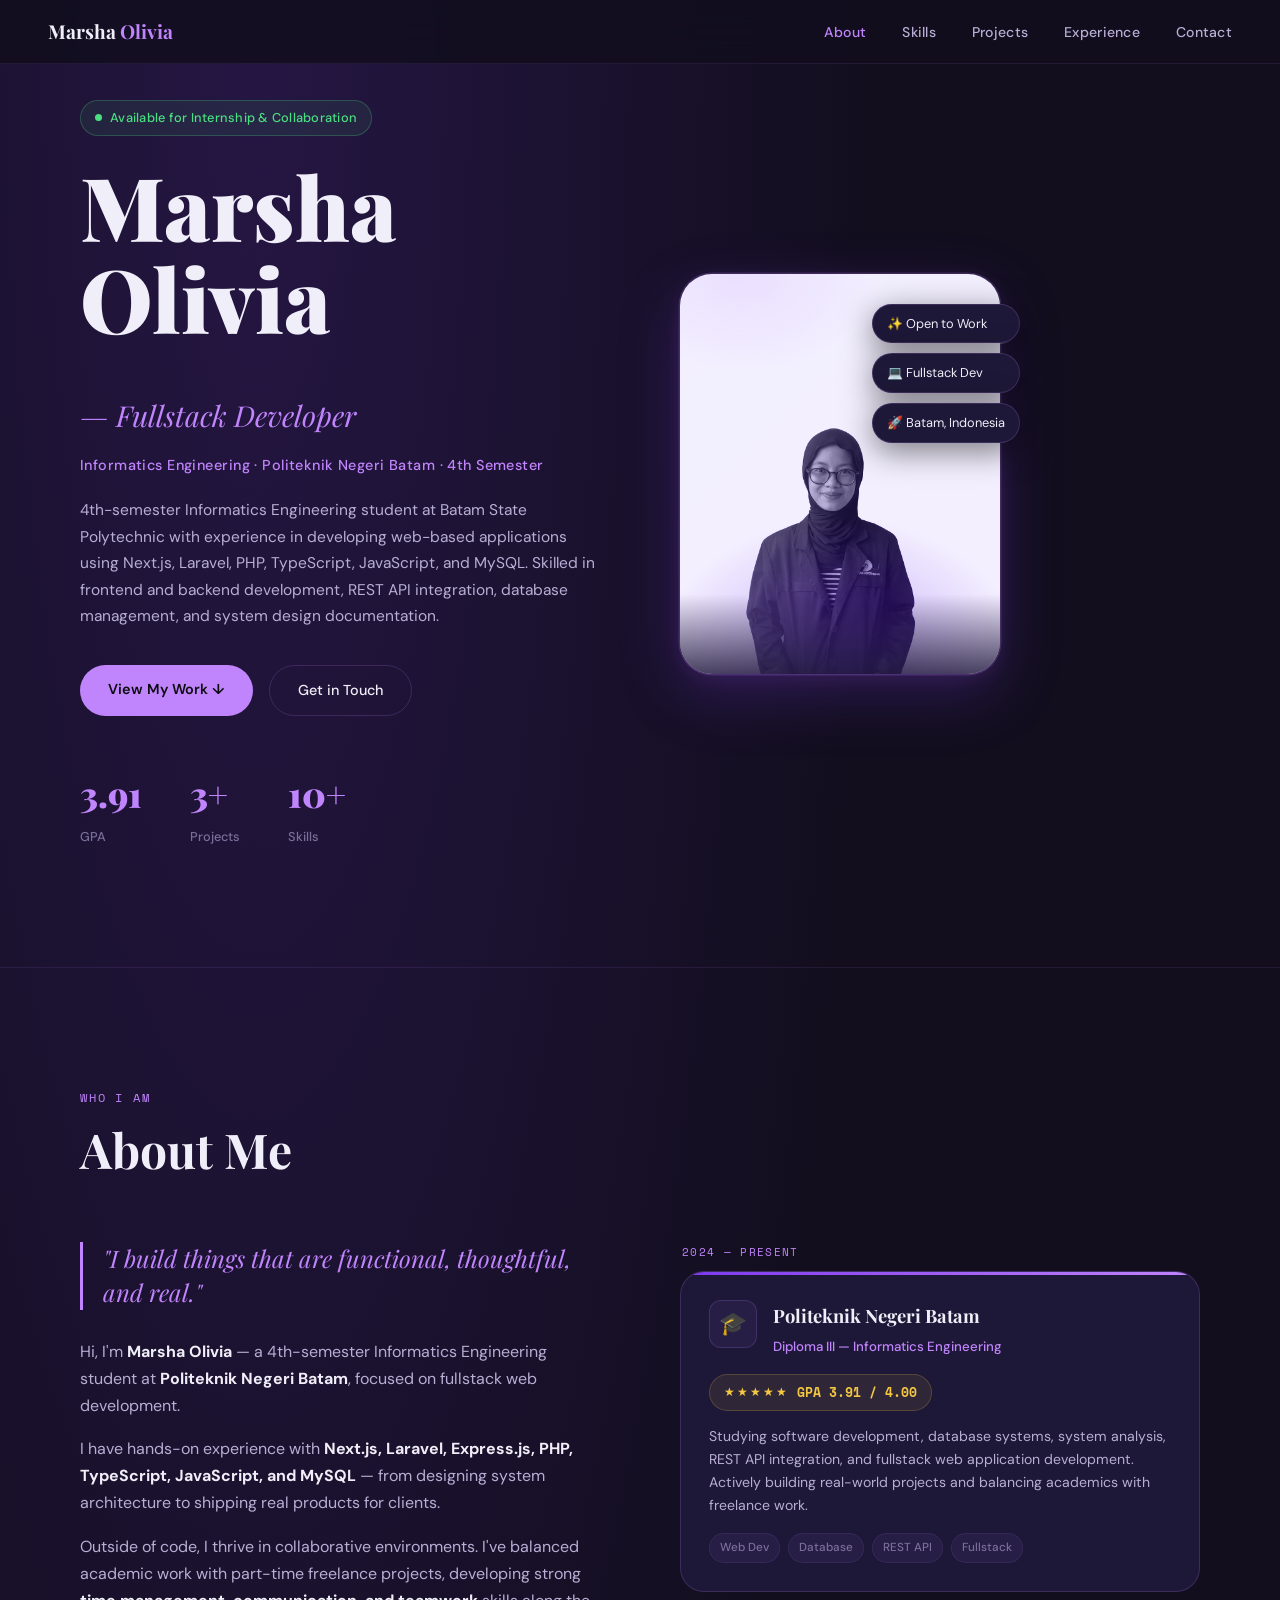
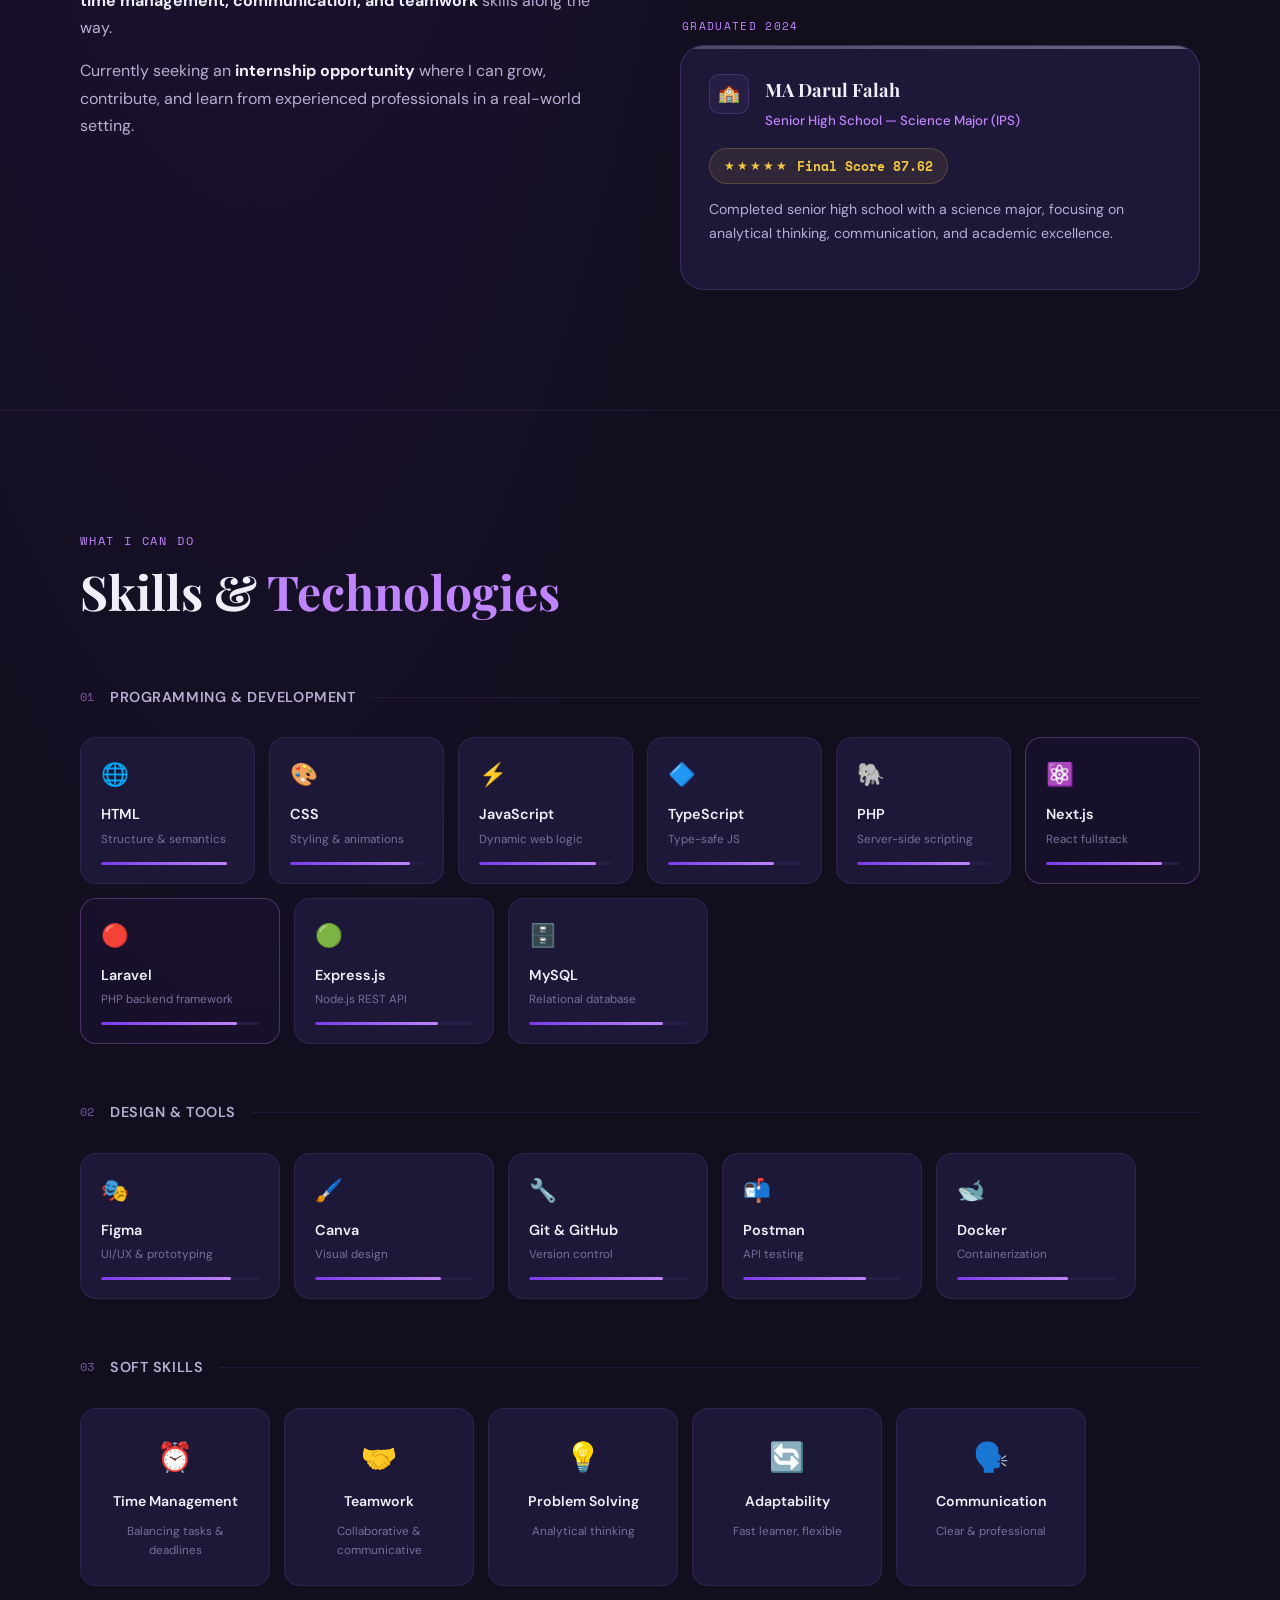
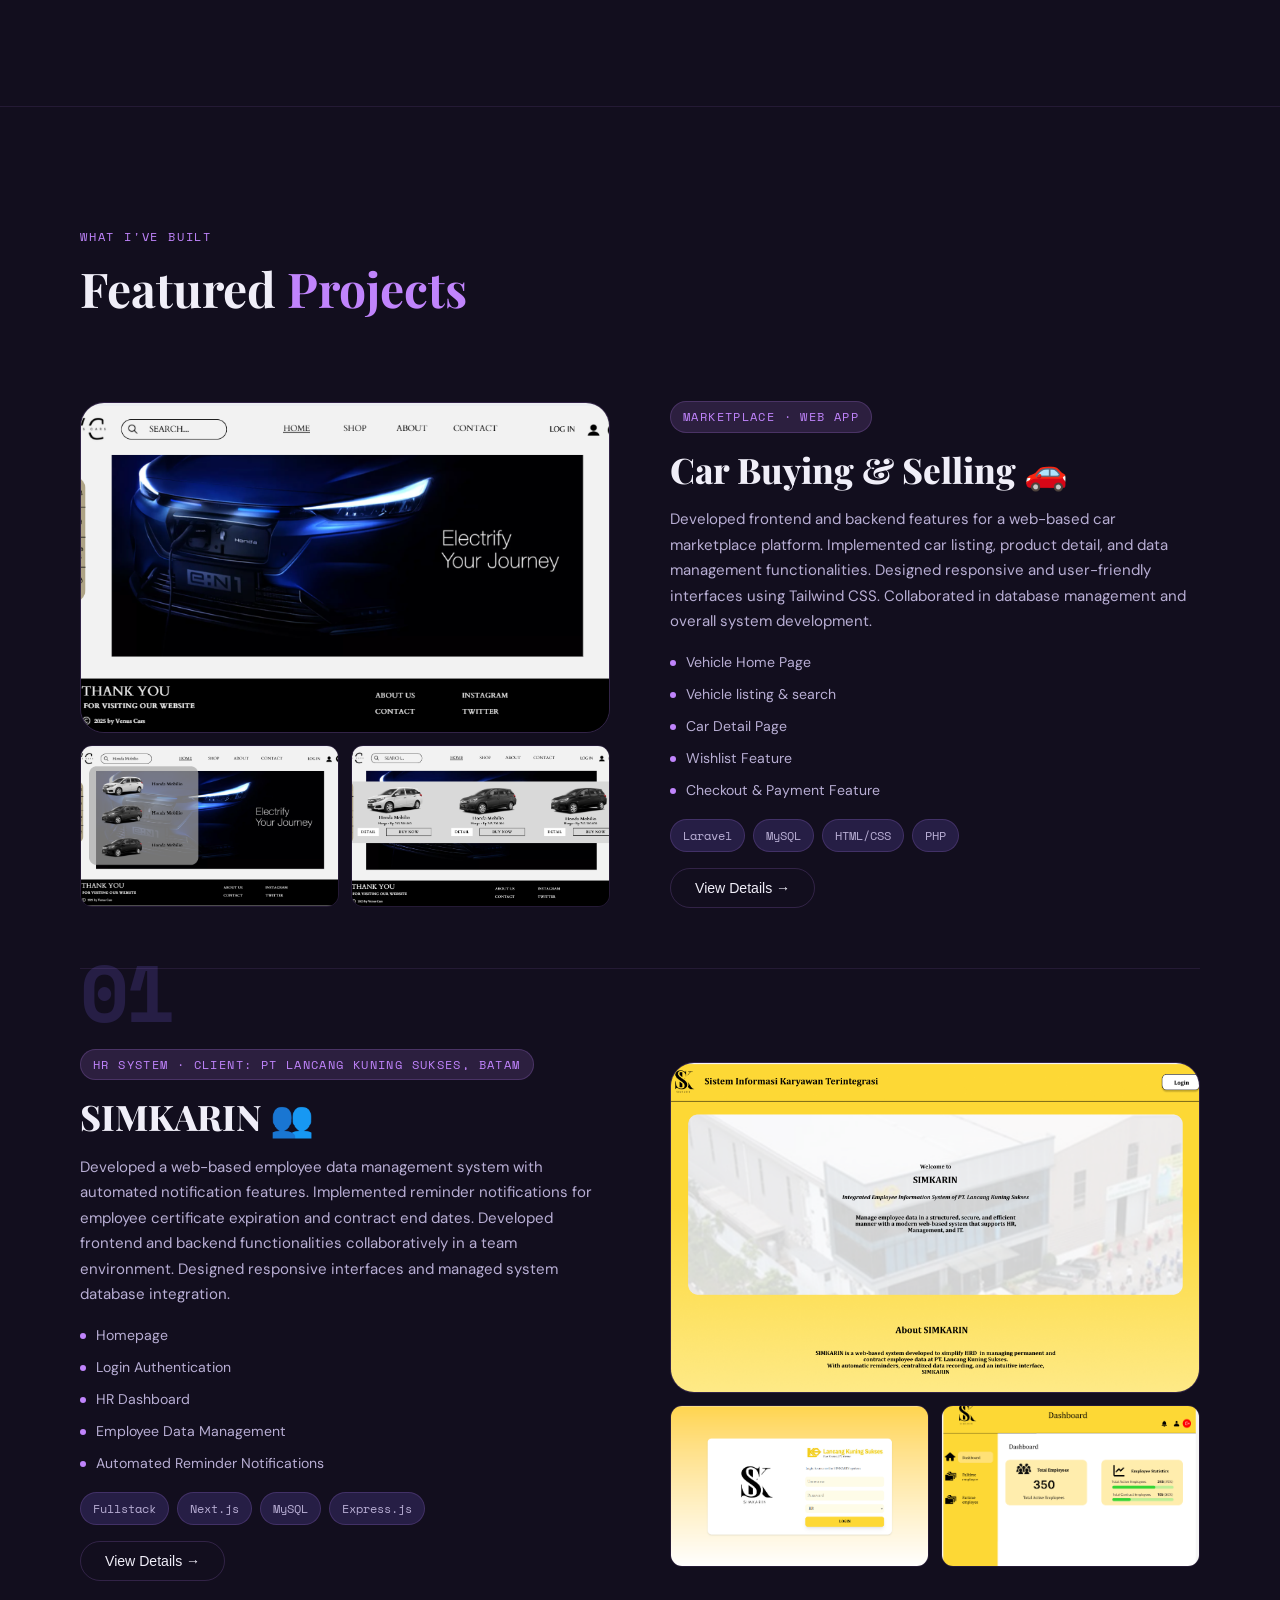
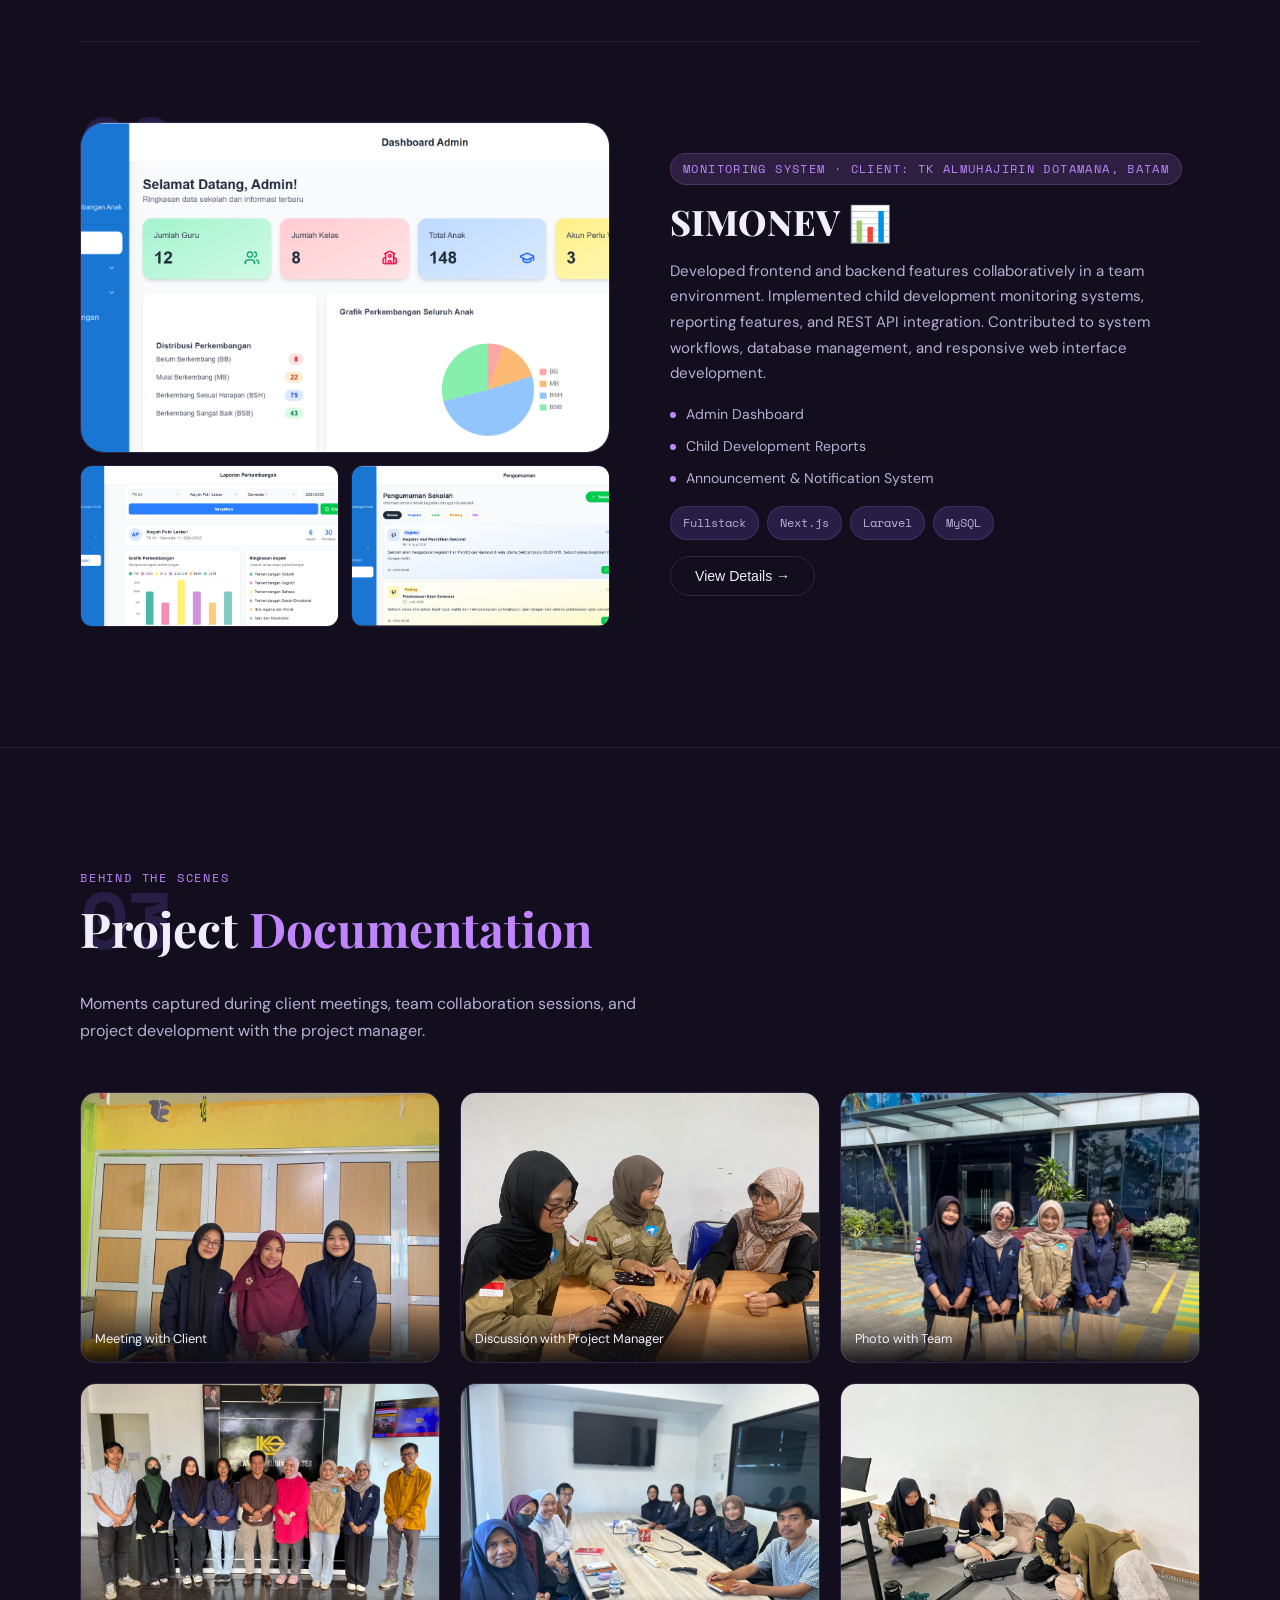
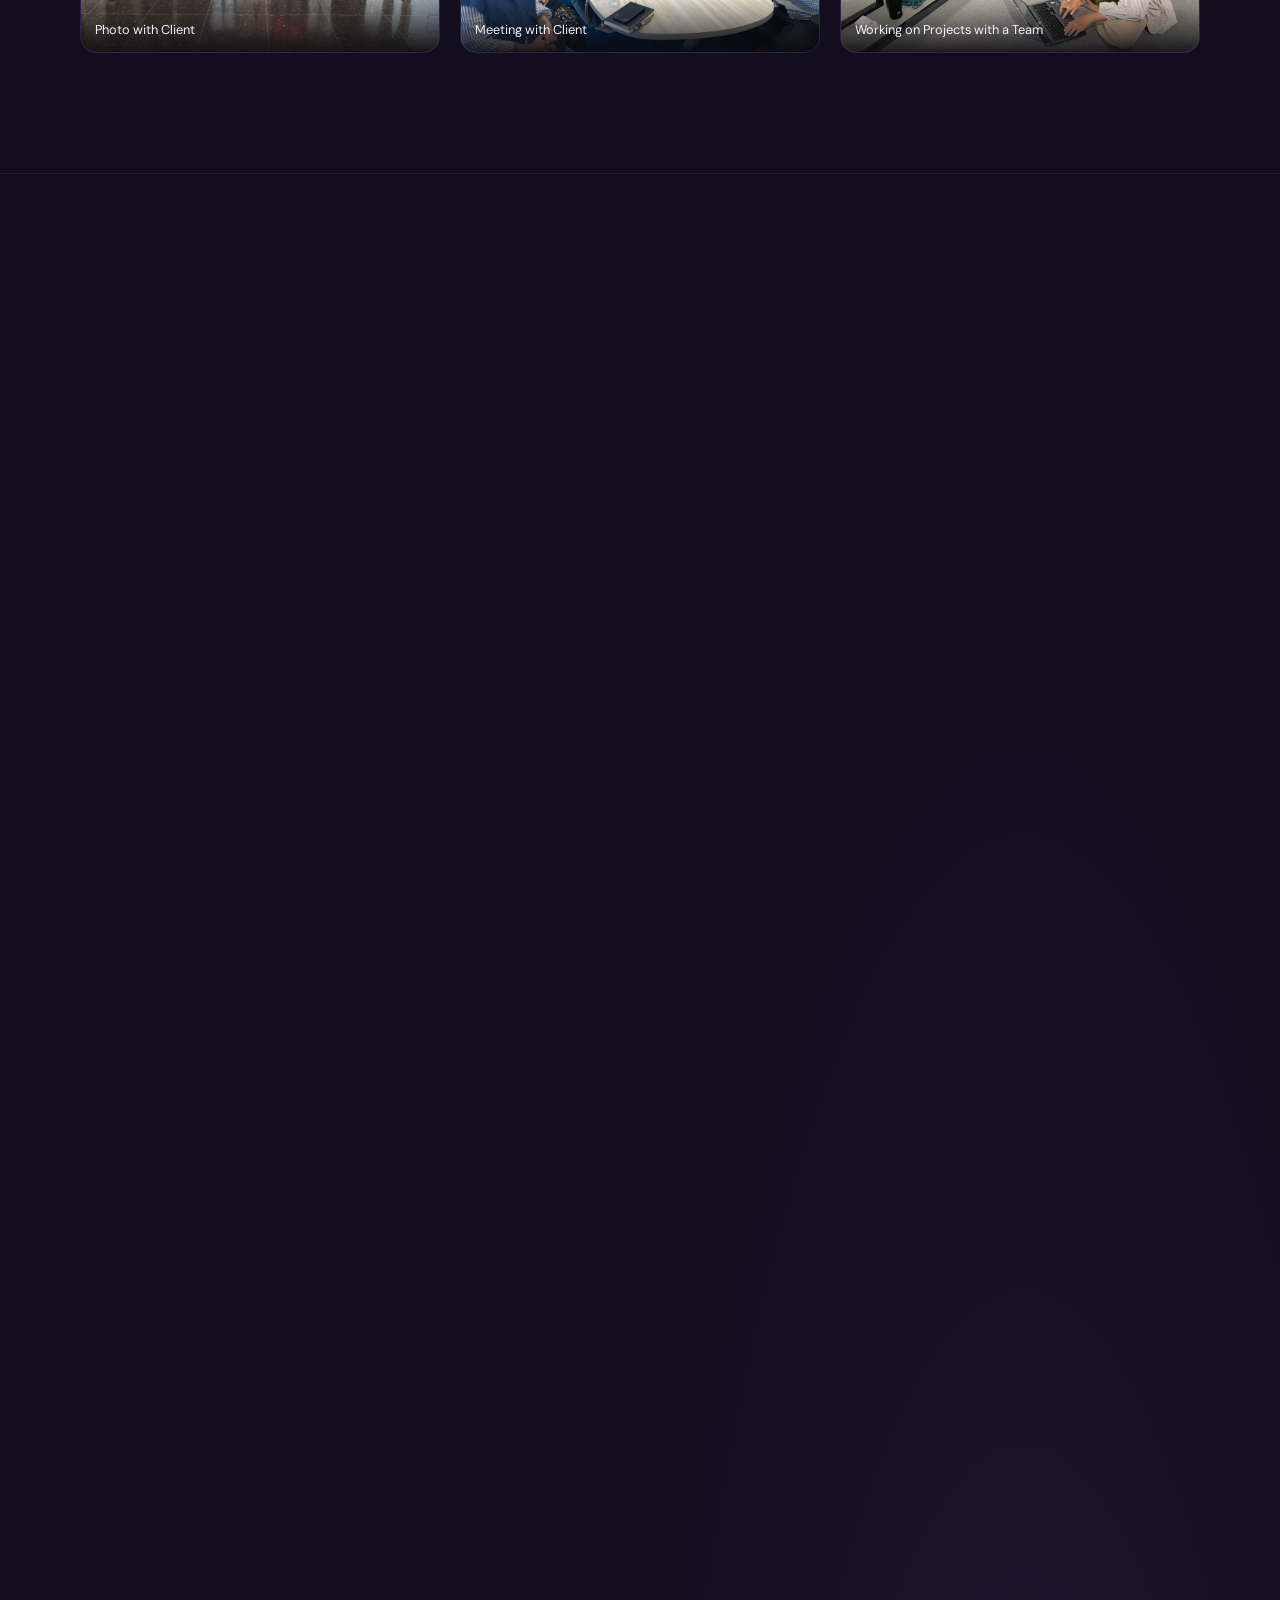
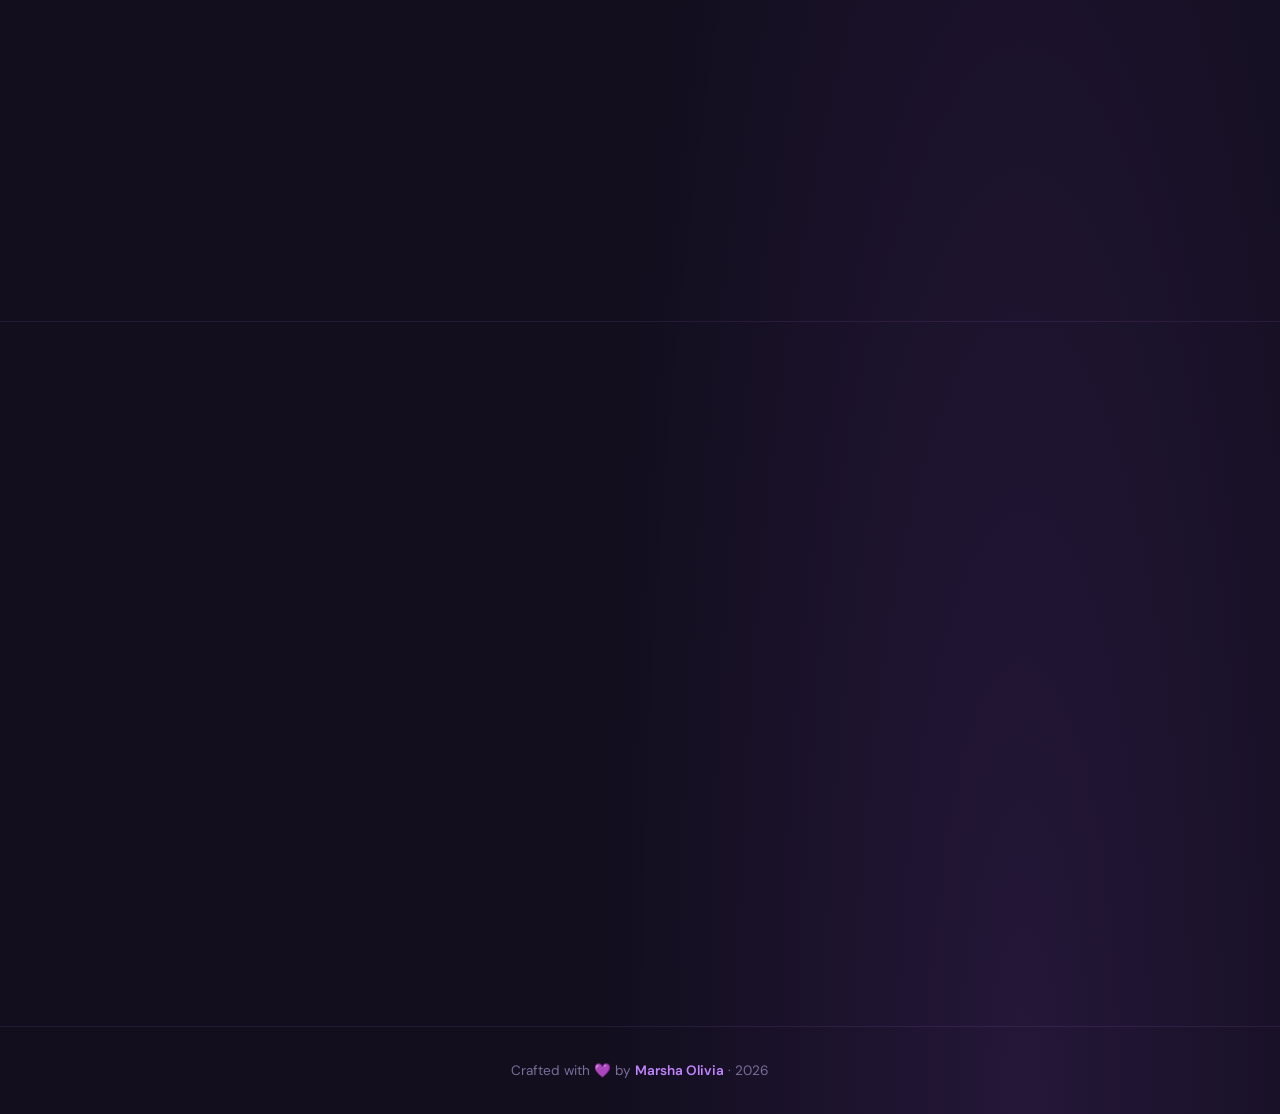
==== commit 4ba653f2: "Update index.html" ====
--- a/index.html
+++ b/index.html
@@ -550,6 +550,33 @@
     </div>
   </section>
 
+  <!-- ===== CERTIFICATES ===== -->
+<section id="certificates">
+  <div class="section-label fade-up">Achievements</div>
+  <h2 class="section-title fade-up">Certificates <span>&amp; Awards</span></h2>
+
+  <div class="cert-grid fade-up">
+
+    <div class="cert-card">
+      <div class="cert-img-wrap">
+        <img src="sertifikat1.jpg" alt="Certificate 1">
+        <div class="cert-img-overlay">
+          <span>🔍 View</span>
+        </div>
+      </div>
+    </div>
+
+    <div class="cert-card">
+      <div class="cert-img-wrap">
+        <img src="sertifikat2.jpg" alt="Certificate 2">
+        <div class="cert-img-overlay">
+          <span>🔍 View</span>
+        </div>
+      </div>
+    </div>
+
+  </div>
+</section>
 
   <!-- ===== CONTACT ===== -->
   <section id="contact">
--- a/style.css
+++ b/style.css
@@ -957,9 +957,29 @@
   .nav-links { display: none; }
   section { padding: 64px 24px; }
   #hero { flex-direction: column; gap: 40px; padding-top: 80px; }
-  .hero-right { order: -1; }
+  .hero-right { order: 1; }
+   .project-showcase-images { order: 2; }
+   .project-showcase-info { order: 1; }
   .photo-frame { width: 240px; height: 280px; }
-  .photo-chips { right: -10px; }
+  .photo-chips {
+  position: static;
+  flex-direction: row;
+  flex-wrap: wrap;
+  justify-content: center;
+  margin-top: 12px;
+  right: auto;
+  top: auto;
+}
+   .hero-photo-wrap {
+  display: flex;
+  flex-direction: column;
+  align-items: center;
+}
+   .hero-right {
+  width: 100%;
+  display: flex;
+  justify-content: center;
+}
   .hero-stats { gap: 24px; }
   .docs-grid { grid-template-columns: 1fr 1fr; }
   .skill-card { max-width: 100%; }
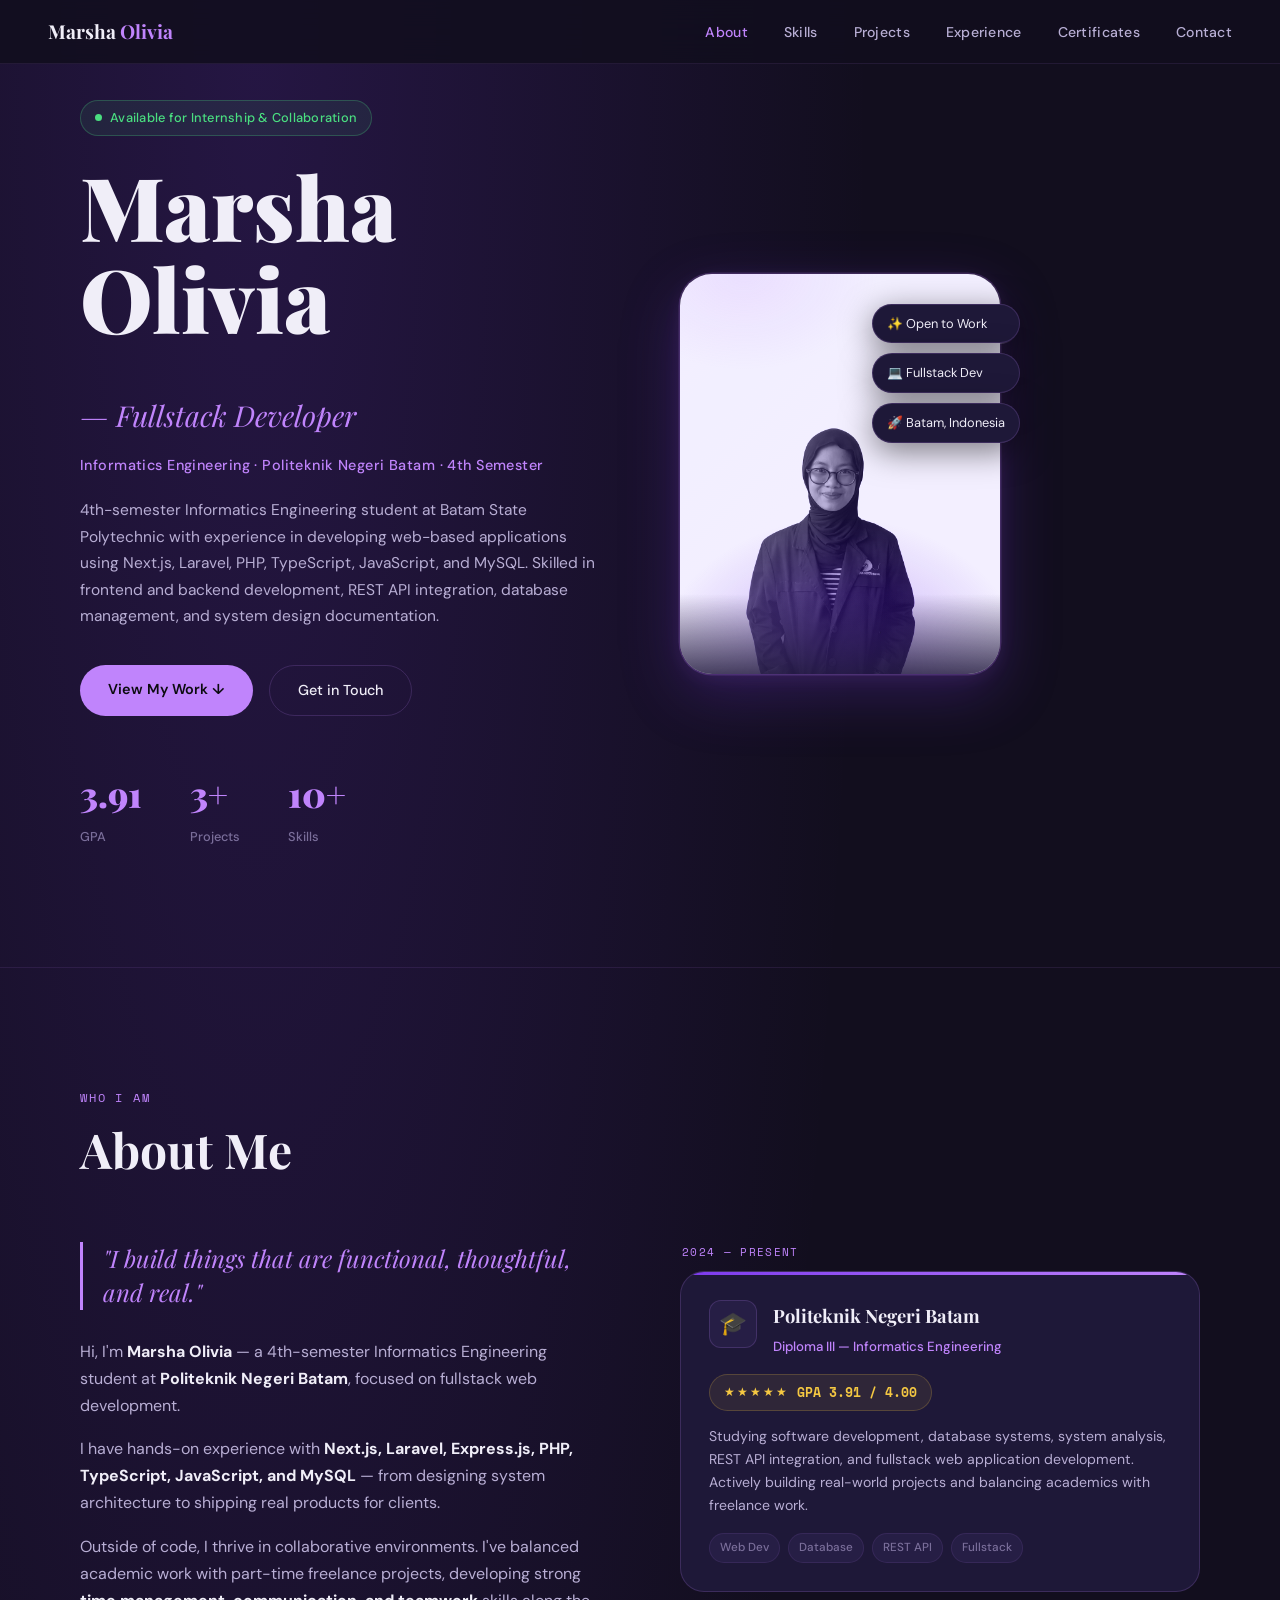
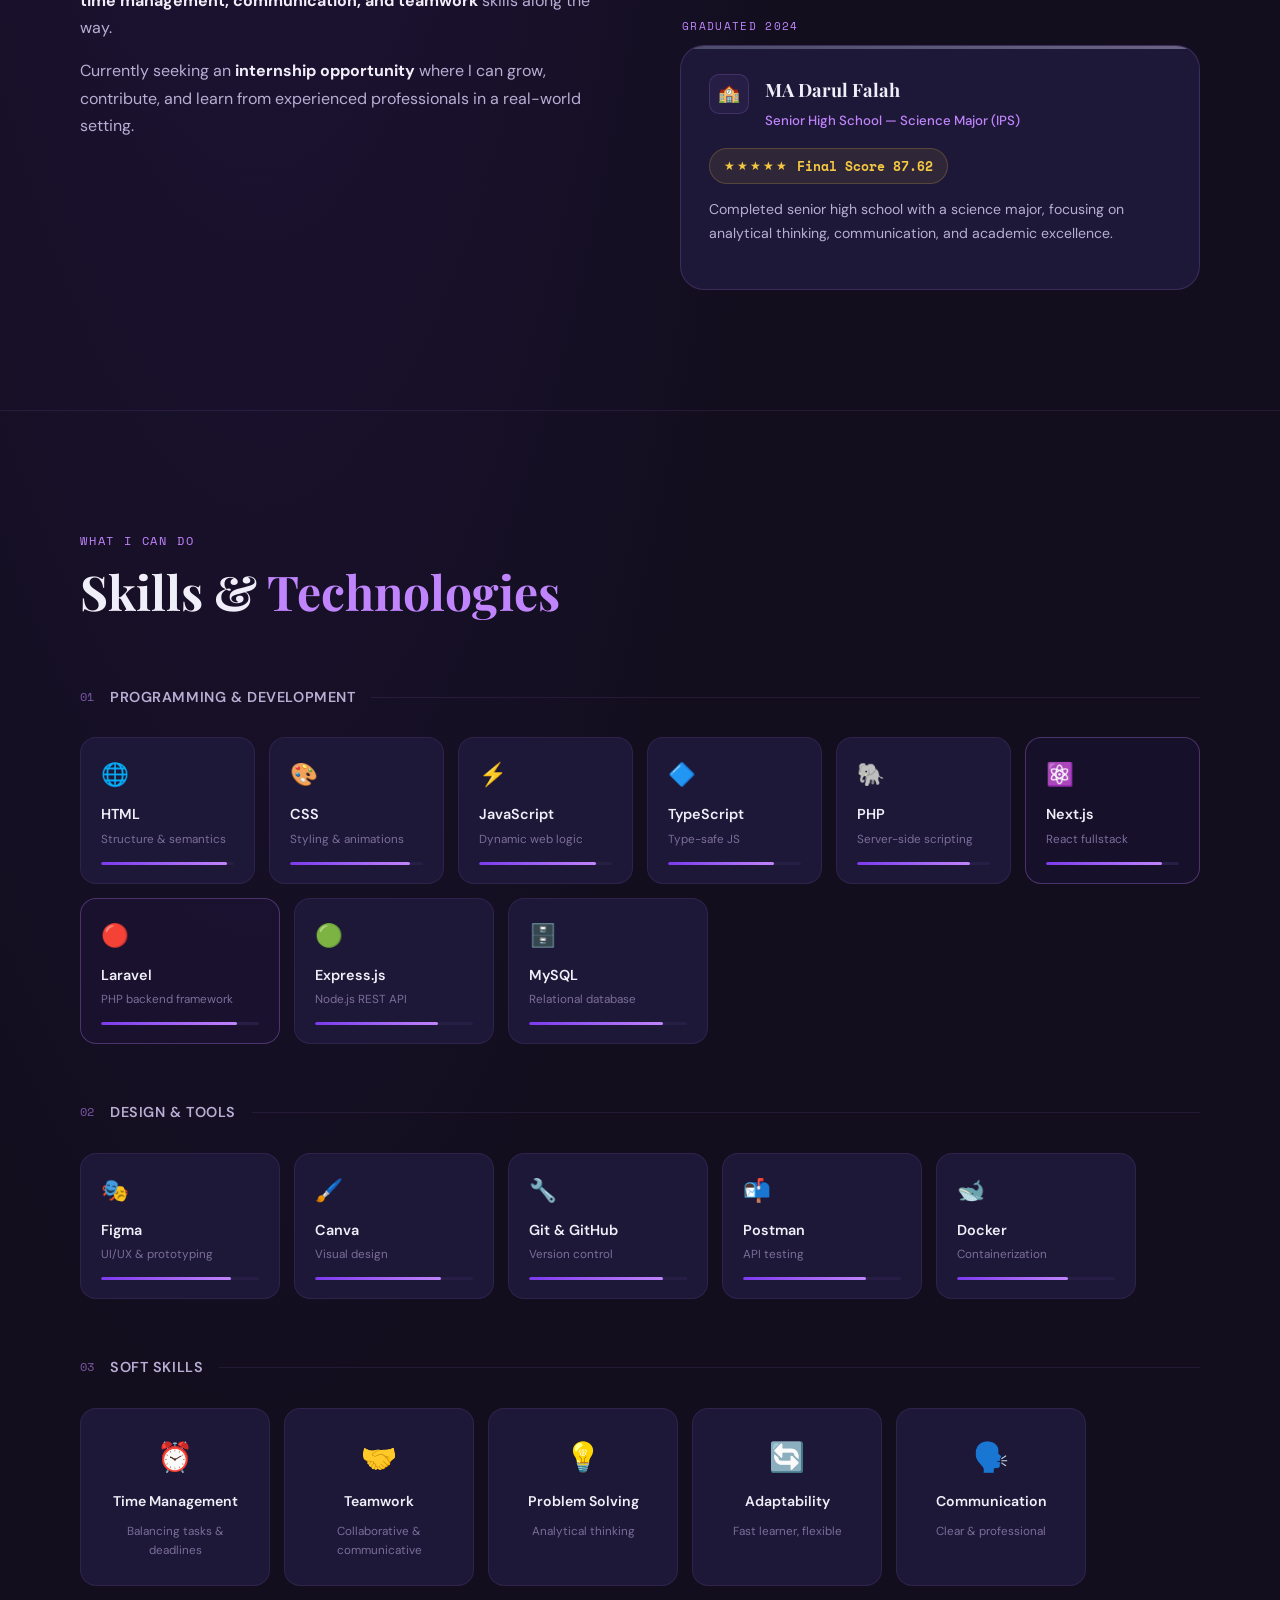
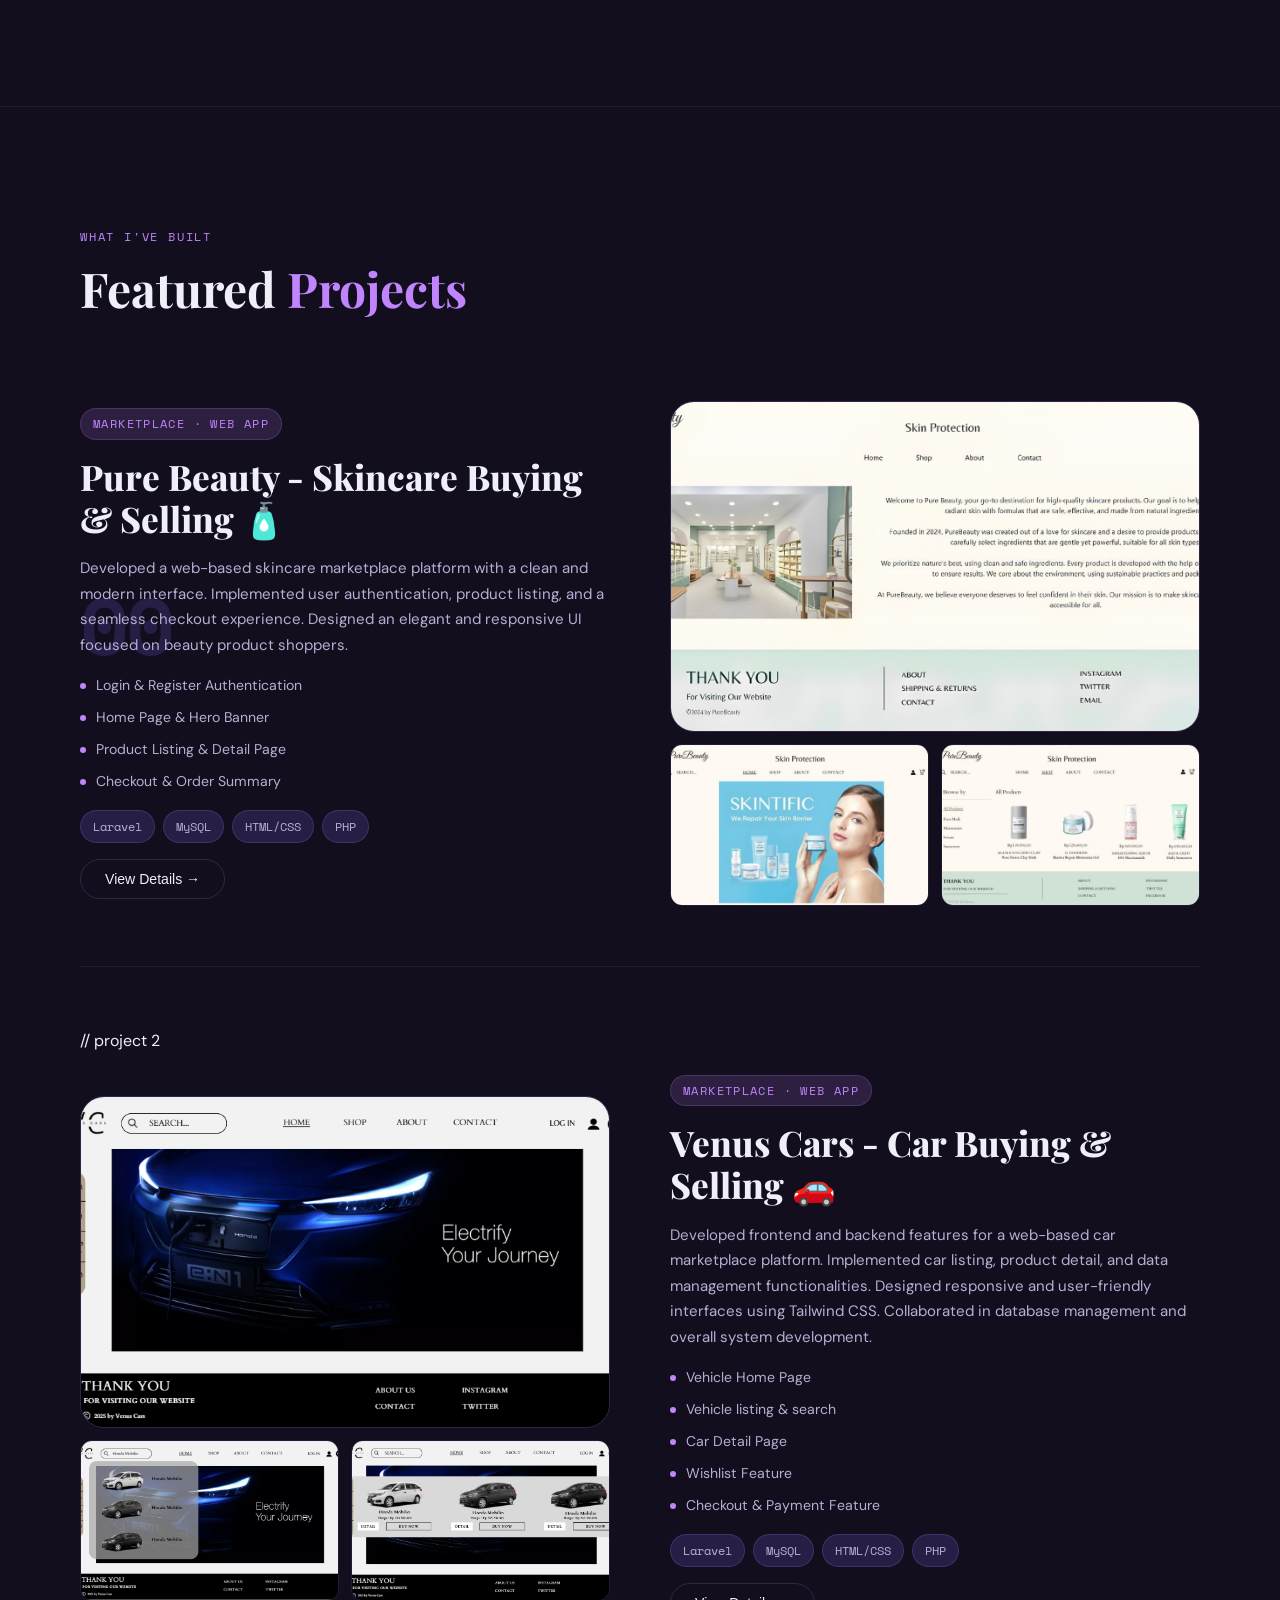
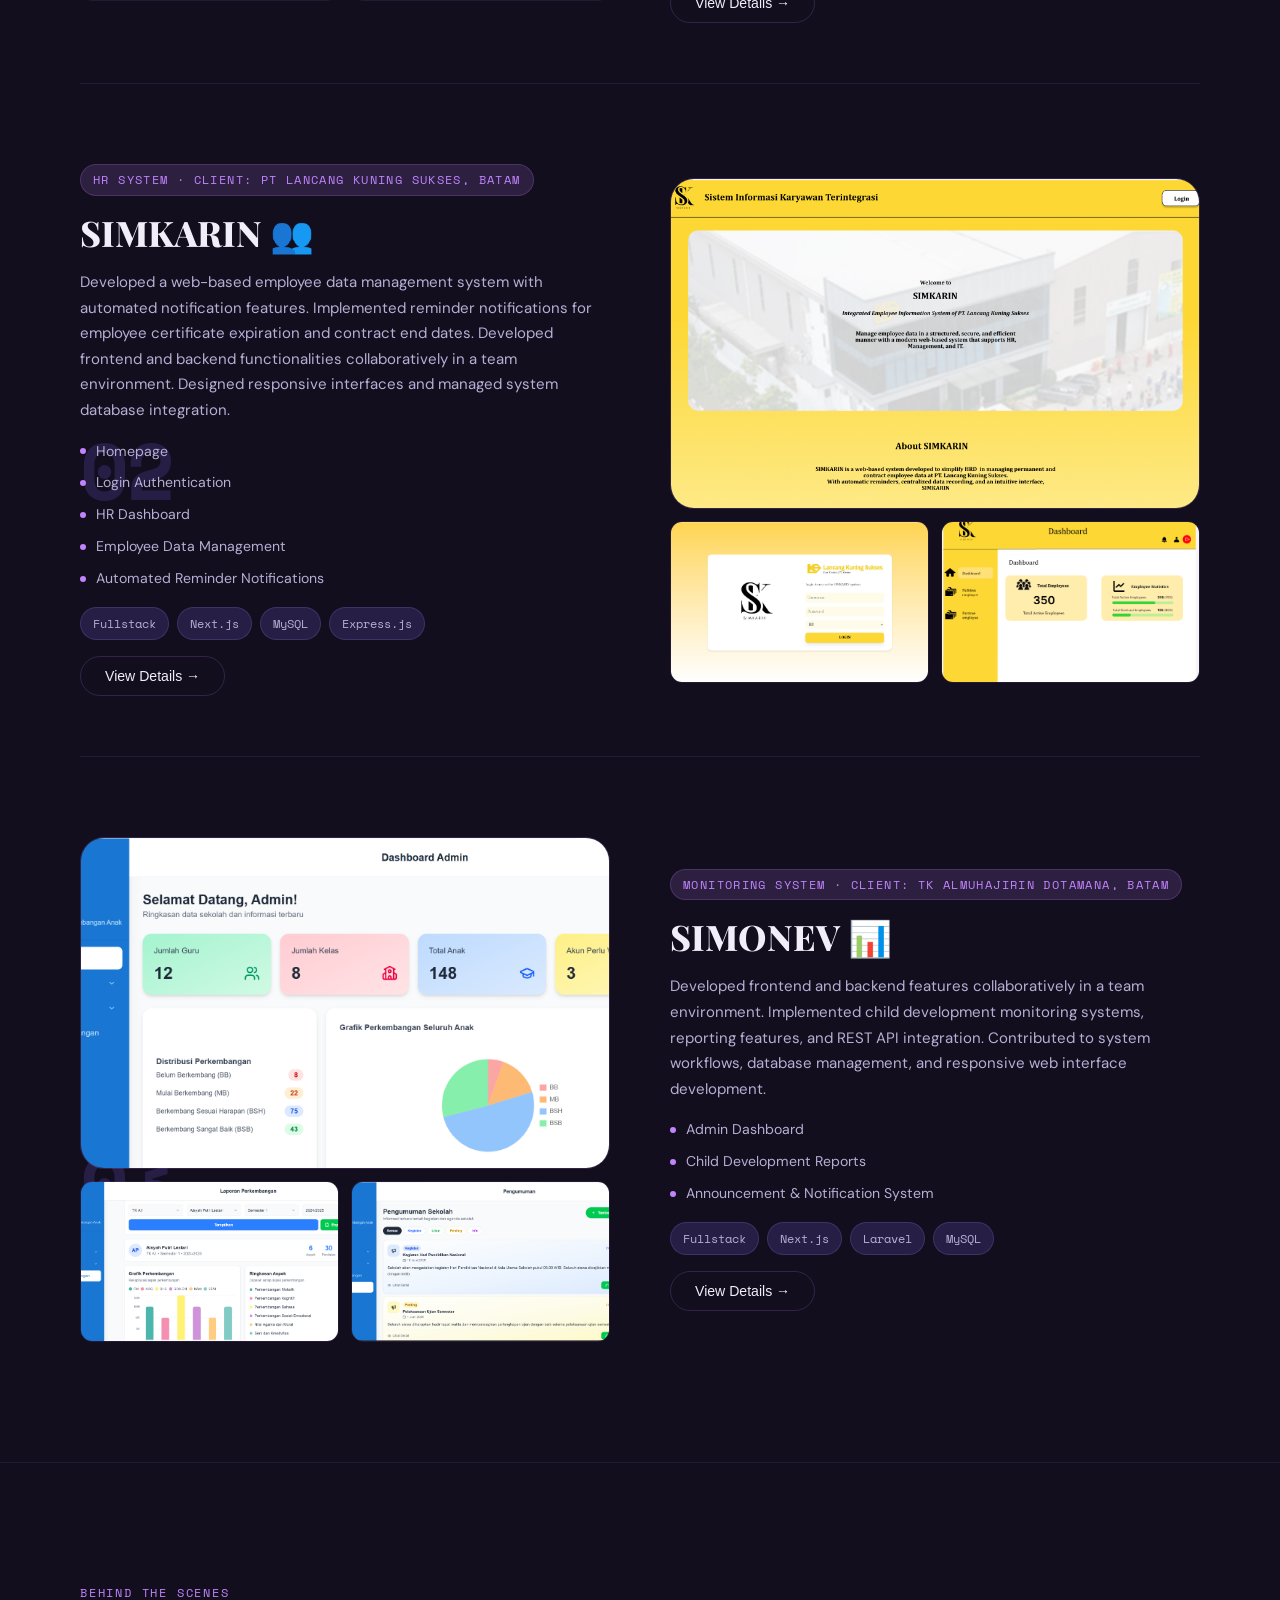
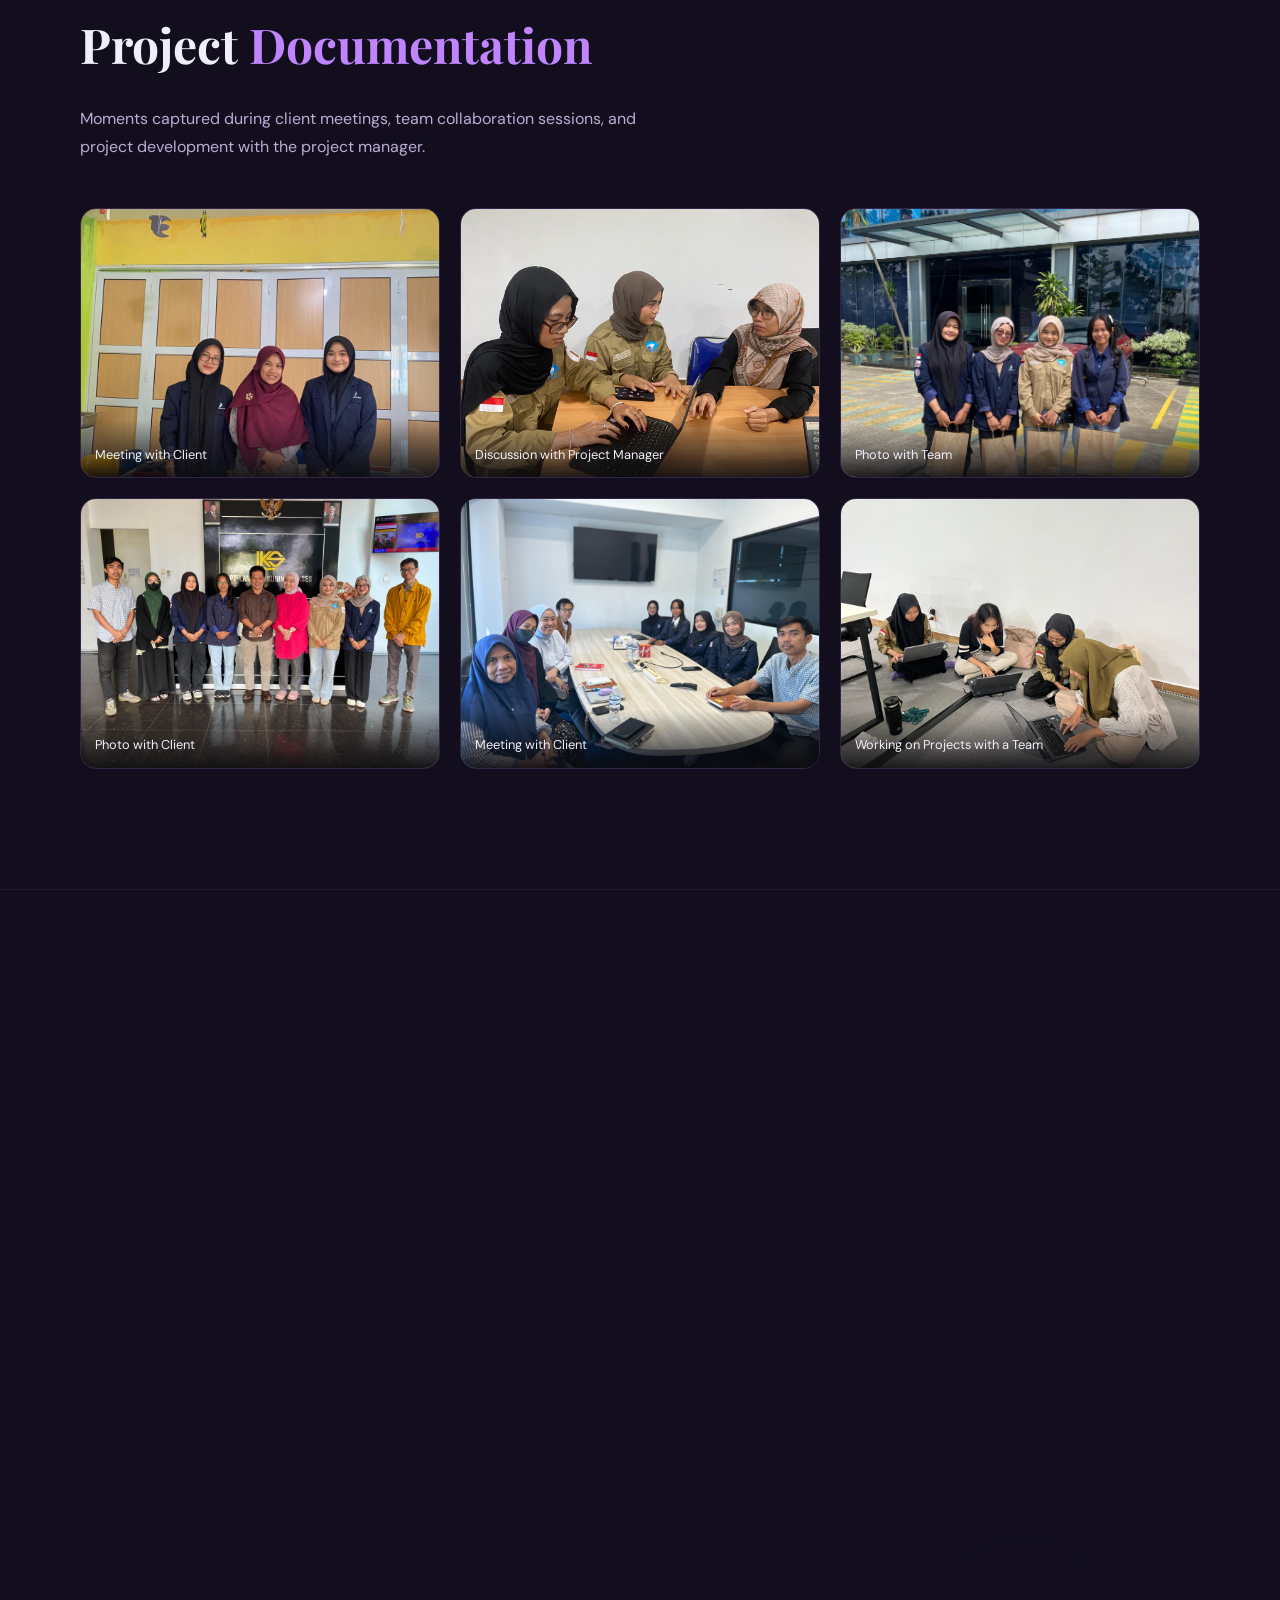
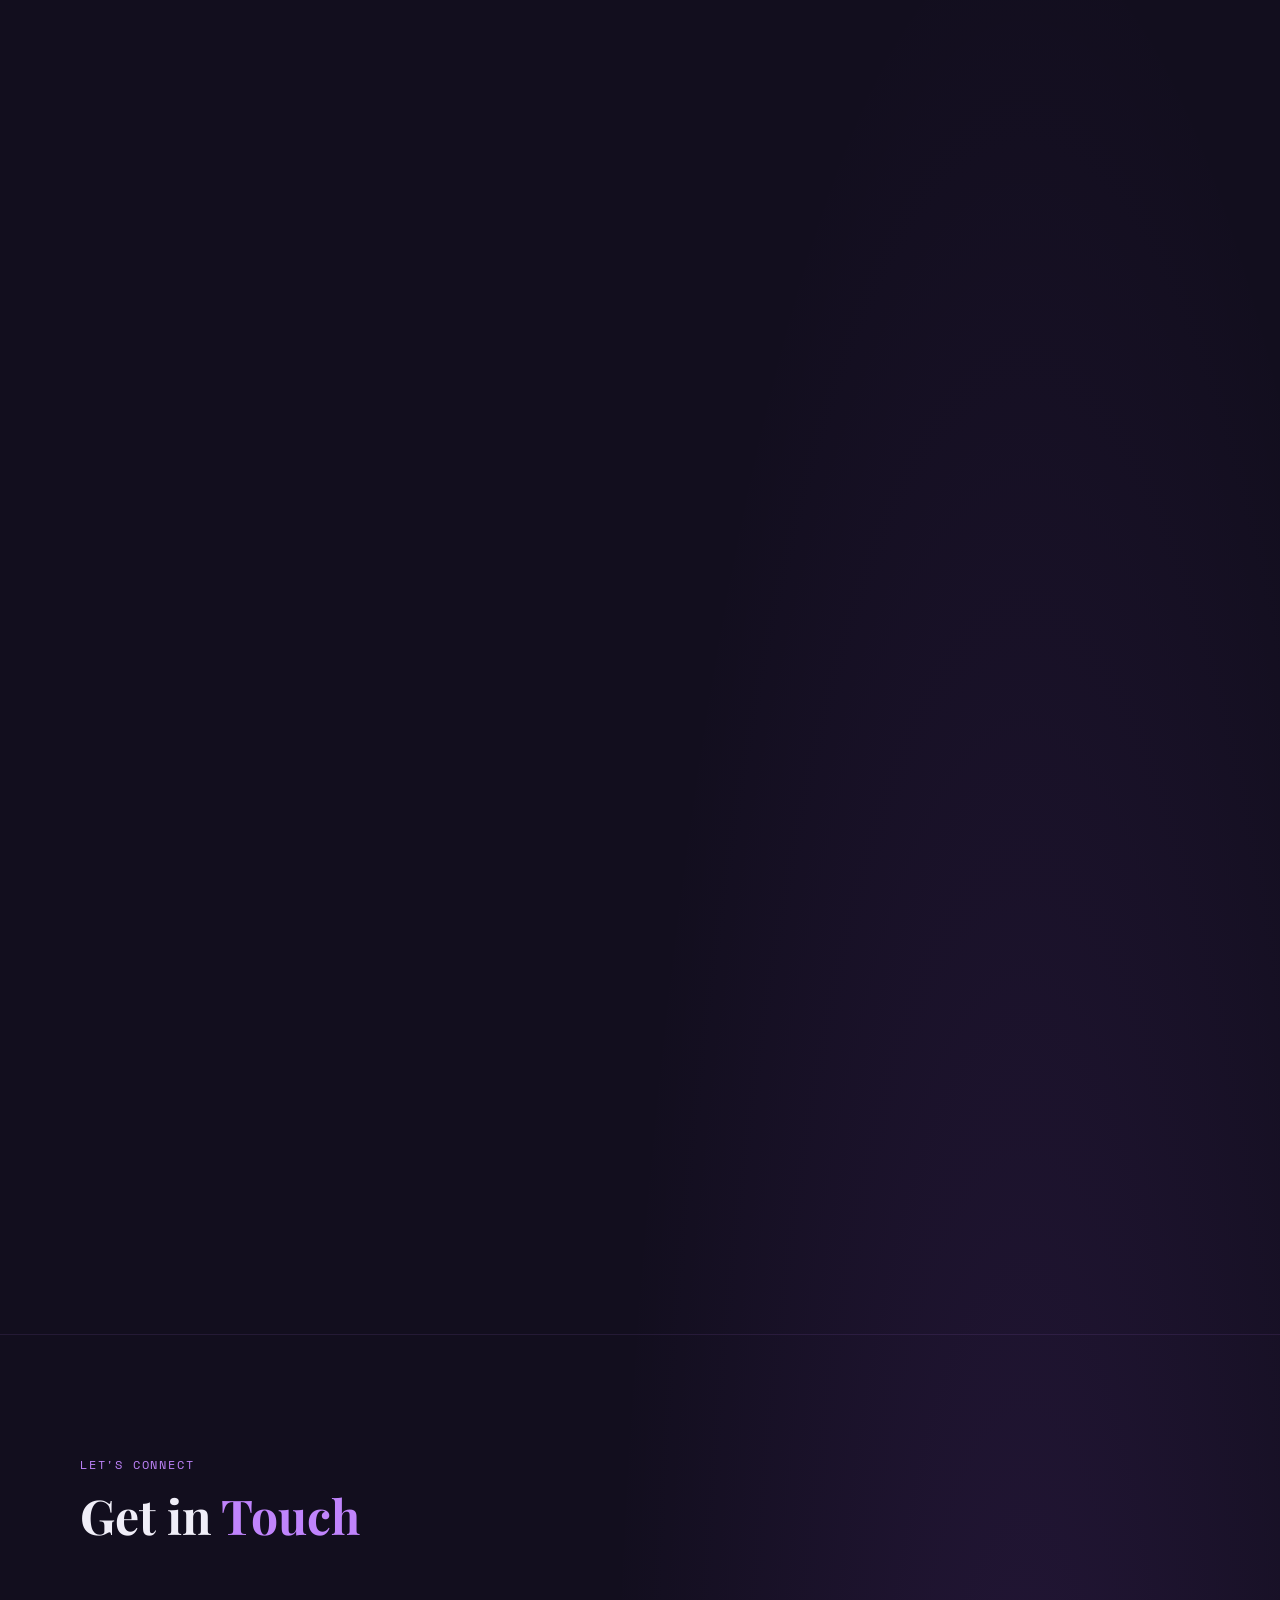
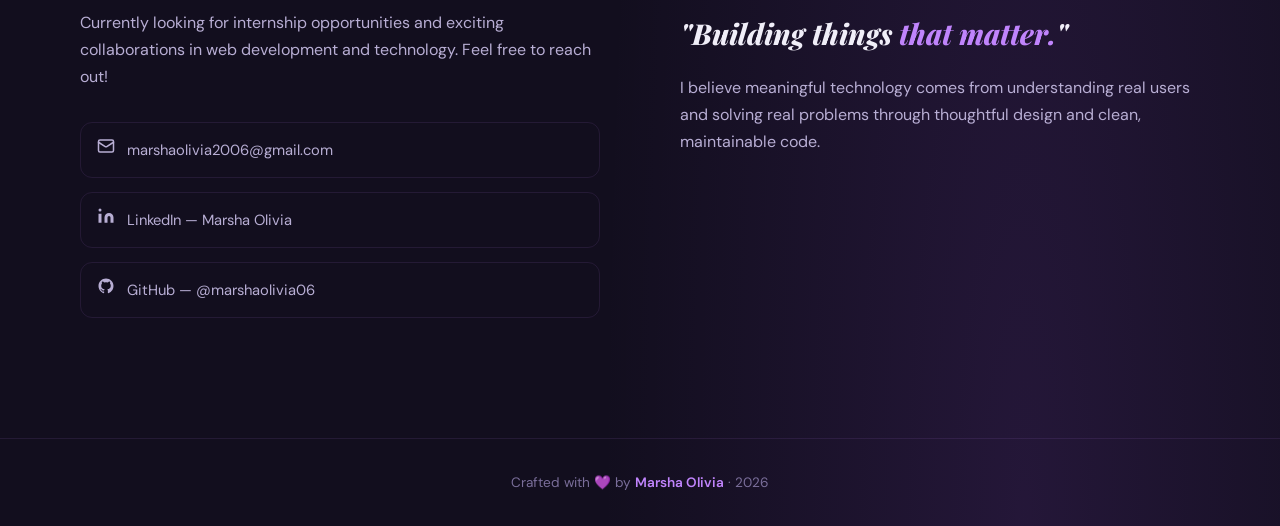
==== commit e6912b40: "Update index.html" ====
--- a/index.html
+++ b/index.html
@@ -20,6 +20,7 @@
       <li><a href="#skills">Skills</a></li>
       <li><a href="#projects">Projects</a></li>
       <li><a href="#experience">Experience</a></li>
+      <li><a href="#certificates">Certificates</a></li>
       <li><a href="#contact">Contact</a></li>
     </ul>
   </nav>
@@ -310,6 +311,48 @@
     <div class="projects-showcase">
 
       <!-- PROJECT 1 -->
+       <div class="project-showcase-item project-showcase-item--reverse fade-up" data-index="00">
+        <div class="project-showcase-number">00</div>
+        <div class="project-showcase-content">
+          <div class="project-showcase-images">
+            <div class="project-img-main">
+              <img src="skincare1.png" alt="Skincare Marketplace">
+              <div class="project-img-overlay">
+                <button class="btn-view-project" onclick="openModal('modal0')">View Project →</button>
+              </div>
+            </div>
+            <div class="project-img-stack">
+              <img src="skincare2.png" alt="Skincare Marketplace 2">
+              <img src="skincare3.png" alt="Skincare Marketplace 3">
+            </div>
+          </div>
+          <div class="project-showcase-info">
+            <div class="project-type-tag">Marketplace · Web App</div>
+            <h3 class="project-showcase-title">Pure Beauty - Skincare Buying & Selling 🧴</h3>
+            <p class="project-showcase-desc">
+              Developed a web-based skincare marketplace platform with a clean and modern interface. Implemented user authentication, product listing, and a seamless checkout experience. Designed an elegant and responsive UI focused on beauty product shoppers.
+            </p>
+            <div class="project-feature-list">
+              <div class="pf-item"><span class="pf-dot"></span>Login & Register Authentication</div>
+              <div class="pf-item"><span class="pf-dot"></span>Home Page &amp; Hero Banner</div>
+              <div class="pf-item"><span class="pf-dot"></span>Product Listing &amp; Detail Page</div>
+              <div class="pf-item"><span class="pf-dot"></span>Checkout &amp; Order Summary</div>
+            </div>
+            <div class="project-tech-row">
+              <span class="ptech">Laravel</span>
+              <span class="ptech">MySQL</span>
+              <span class="ptech">HTML/CSS</span>
+              <span class="ptech">PHP</span>
+            </div>
+            <button class="btn-project-detail" onclick="openModal('modal0')">View Details →</button>
+          </div>
+        </div>
+      </div>
+
+      <!-- DIVIDER (antara skincare dan project 1) -->
+      <div class="project-divider fade-up"></div>
+
+      // project 2
       <div class="project-showcase-item fade-up" data-index="01">
         <div class="project-showcase-number">01</div>
         <div class="project-showcase-content">
@@ -327,7 +370,7 @@
           </div>
           <div class="project-showcase-info">
             <div class="project-type-tag">Marketplace · Web App</div>
-            <h3 class="project-showcase-title">Car Buying & Selling 🚗</h3>
+            <h3 class="project-showcase-title">Venus Cars - Car Buying & Selling 🚗</h3>
             <p class="project-showcase-desc">
               Developed frontend and backend features for a web-based car marketplace platform. Implemented car listing, product detail, and data management functionalities. Designed responsive and user-friendly interfaces using Tailwind CSS. Collaborated in database management and overall system development.
             <div class="project-feature-list">
@@ -569,6 +612,33 @@
     <div class="cert-card">
       <div class="cert-img-wrap">
         <img src="sertifikat2.jpg" alt="Certificate 2">
+        <div class="cert-img-overlay">
+          <span>🔍 View</span>
+        </div>
+      </div>
+    </div>
+
+    <div class="cert-card">
+      <div class="cert-img-wrap">
+        <img src="sertifikat3.jpg" alt="Certificate 3">
+        <div class="cert-img-overlay">
+          <span>🔍 View</span>
+        </div>
+      </div>
+    </div>
+
+    <div class="cert-card">
+      <div class="cert-img-wrap">
+        <img src="sertifikat4.jpg" alt="Certificate 4">
+        <div class="cert-img-overlay">
+          <span>🔍 View</span>
+        </div>
+      </div>
+    </div>
+
+    <div class="cert-card">
+      <div class="cert-img-wrap">
+        <img src="sertifikat5.jpg" alt="Certificate 5">
         <div class="cert-img-overlay">
           <span>🔍 View</span>
         </div>
@@ -624,6 +694,42 @@
     <p>Crafted with 💜 by <span>Marsha Olivia</span> · 2026</p>
   </footer>
 
+  <div id="modal0" class="modal">
+  <div class="modal-content">
+    <button class="modal-close" onclick="closeModal('modal0')">✕</button>
+    <div class="modal-header">
+      <div class="project-type-tag">Marketplace · Web App</div>
+      <h2>Skincare Buying &amp; Selling 🧴</h2>
+    </div>
+    <p class="modal-desc">
+      Developed a web-based skincare marketplace platform with a clean and modern interface. Implemented user authentication, product listing, and a seamless checkout experience. Designed an elegant and responsive UI focused on beauty product shoppers.
+    </p>
+    <div class="modal-features">
+      <h4>Key Features</h4>
+      <div class="modal-feature-list">
+        <div class="pf-item"><span class="pf-dot"></span>Login &amp; Register Authentication</div>
+        <div class="pf-item"><span class="pf-dot"></span>Home Page &amp; Hero Banner</div>
+        <div class="pf-item"><span class="pf-dot"></span>Product Listing &amp; Detail Page</div>
+        <div class="pf-item"><span class="pf-dot"></span>Checkout &amp; Order Summary</div>
+      </div>
+    </div>
+    <div class="modal-tech">
+      <h4>Tech Stack</h4>
+      <div class="project-tech-row">
+        <span class="ptech">Laravel</span>
+        <span class="ptech">MySQL</span>
+        <span class="ptech">HTML/CSS</span>
+        <span class="ptech">PHP</span>
+      </div>
+    </div>
+    <div class="modal-gallery">
+      <img src="skincare1.png" alt="Skincare 1">
+      <img src="skincare2.png" alt="Skincare 2">
+      <img src="skincare3.png" alt="Skincare 3">
+    </div>
+  </div>
+</div>
+
 
   <div id="modal1" class="modal">
   <div class="modal-content">
--- a/style.css
+++ b/style.css
@@ -987,3 +987,100 @@
   .modal-gallery img:first-child { grid-column: auto; }
   .exp-timeline-header { flex-direction: column; align-items: flex-start; }
 }
+
+/* ===== CERTIFICATES ===== */
+#certificates {
+  padding: 6rem 8%;
+}
+
+.cert-grid {
+  display: grid;
+  grid-template-columns: repeat(auto-fit, minmax(300px, 1fr));
+  gap: 2rem;
+  margin-top: 3rem;
+}
+
+.cert-card {
+  background: var(--color-card, #fff);
+  border: 1px solid rgba(255,255,255,0.08);
+  border-radius: 16px;
+  overflow: hidden;
+  transition: transform 0.3s ease, box-shadow 0.3s ease;
+}
+
+.cert-card:hover {
+  transform: translateY(-6px);
+  box-shadow: 0 20px 40px rgba(0,0,0,0.12);
+}
+
+.cert-img-wrap {
+  position: relative;
+  width: 100%;
+  aspect-ratio: 16/10;
+  overflow: hidden;
+}
+
+.cert-img-wrap img {
+  width: 100%;
+  height: 100%;
+  object-fit: cover;
+  transition: transform 0.4s ease;
+}
+
+.cert-card:hover .cert-img-wrap img {
+  transform: scale(1.05);
+}
+
+.cert-img-overlay {
+  position: absolute;
+  inset: 0;
+  background: rgba(0,0,0,0.45);
+  display: flex;
+  align-items: center;
+  justify-content: center;
+  opacity: 0;
+  transition: opacity 0.3s ease;
+}
+
+.cert-img-overlay span {
+  color: #fff;
+  font-size: 1rem;
+  font-weight: 600;
+  letter-spacing: 0.05em;
+}
+
+.cert-card:hover .cert-img-overlay {
+  opacity: 1;
+}
+
+.cert-type-tag {
+  display: inline-block;
+  font-size: 0.72rem;
+  font-weight: 600;
+  letter-spacing: 0.08em;
+  text-transform: uppercase;
+  color: #a855f7;
+  background: rgba(168,85,247,0.1);
+  padding: 3px 10px;
+  border-radius: 20px;
+  margin-bottom: 0.6rem;
+}
+
+.cert-title {
+  font-size: 1.1rem;
+  font-weight: 700;
+  margin-bottom: 0.4rem;
+  line-height: 1.4;
+}
+
+/* Nomor project "00" styling (sama dengan yang lain tapi tetap konsisten) */
+.project-showcase-item[data-index="00"] .project-showcase-number {
+  /* Sudah handle otomatis oleh CSS yang ada, tidak perlu override khusus */
+}
+
+/* Jika cert-grid butuh grid lebih dari 2 kolom untuk 5 sertifikat */
+.cert-grid {
+  display: grid;
+  grid-template-columns: repeat(auto-fill, minmax(260px, 1fr));
+  gap: 1.5rem;
+}
